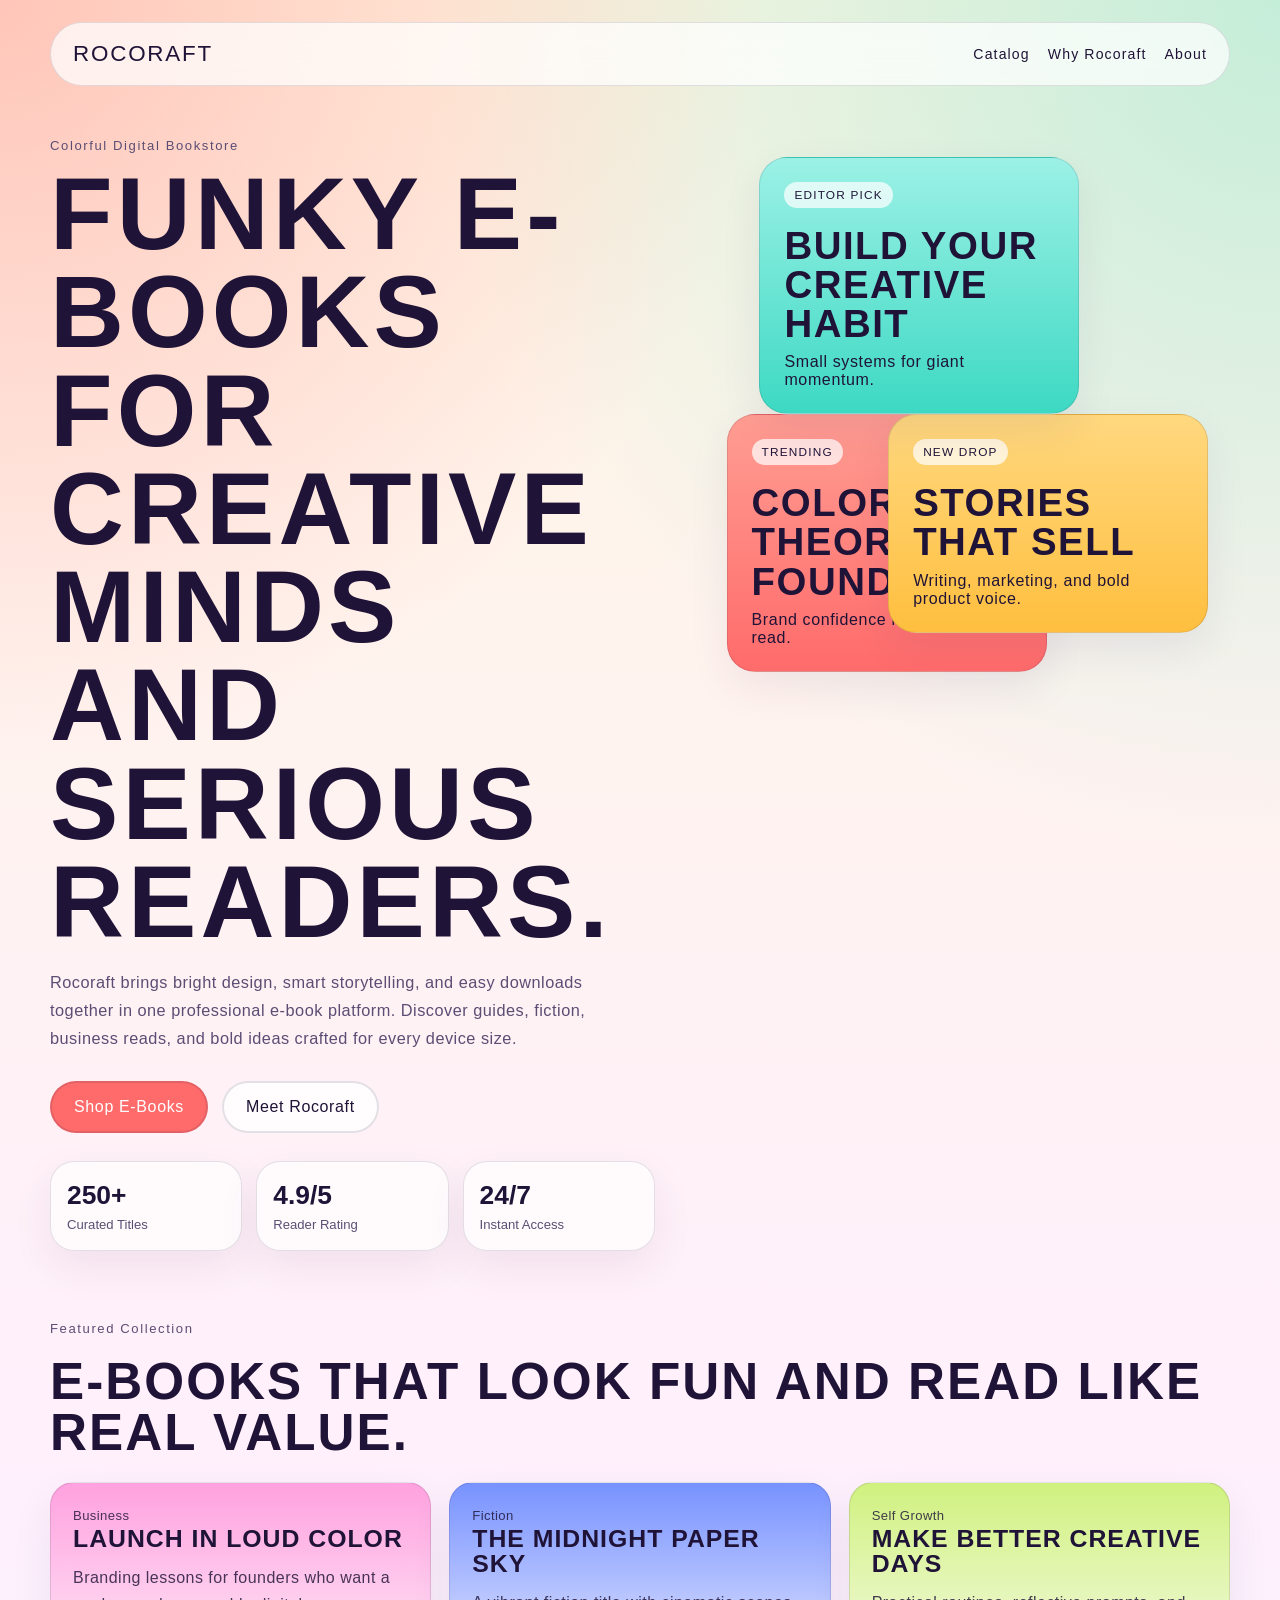
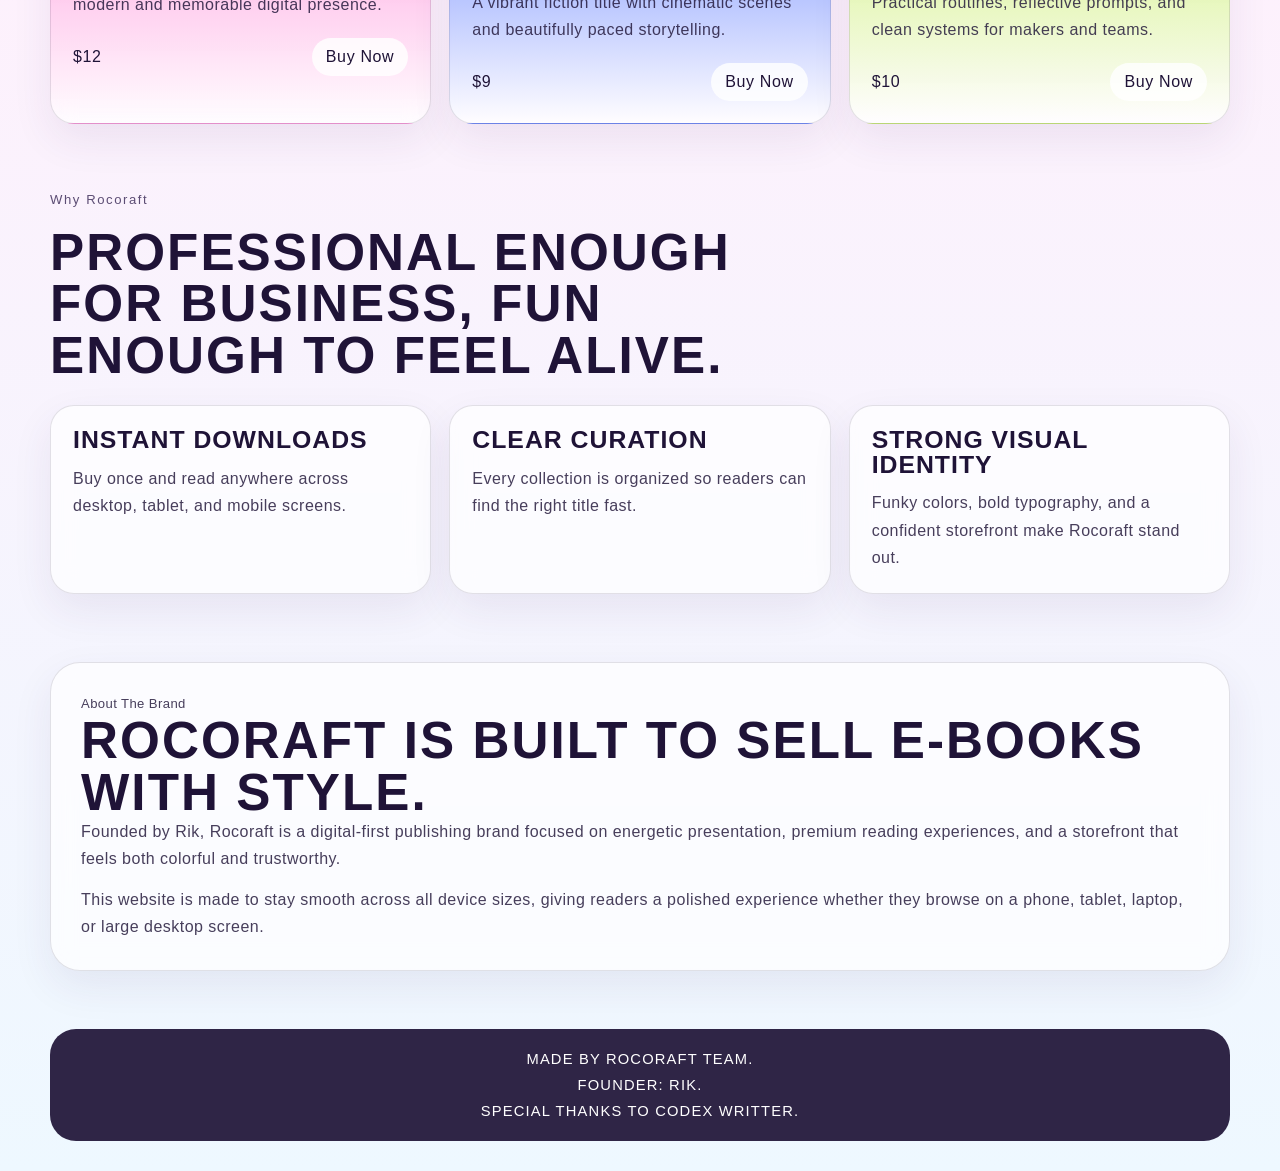
==== index.html @ 3955ba0a "Add files via upload" ====
<!doctype html>
<html lang="en">
  <head>
    <meta charset="UTF-8" />
    <meta name="viewport" content="width=device-width, initial-scale=1.0" />
    <title>Rocoraft | E-Books for Big Ideas</title>
    <link rel="stylesheet" href="/styles.css" />
  </head>
  <body>
    <header class="site-header">
      <div class="brand-row">
        <a class="brand-mark" href="#top">ROCORAFT</a>
        <nav class="nav-links" aria-label="Primary navigation">
          <a href="#catalog">Catalog</a>
          <a href="#benefits">Why Rocoraft</a>
          <a href="#about">About</a>
        </nav>
      </div>
    </header>

    <main id="top">
      <section class="hero">
        <div class="hero-copy">
          <p class="section-tag">Colorful Digital Bookstore</p>
          <h1>FUNKY E-BOOKS FOR CREATIVE MINDS AND SERIOUS READERS.</h1>
          <p class="hero-text">
            Rocoraft brings bright design, smart storytelling, and easy downloads together in one
            professional e-book platform. Discover guides, fiction, business reads, and bold ideas
            crafted for every device size.
          </p>
          <div class="hero-actions">
            <a class="button button-primary" href="#catalog">Shop E-Books</a>
            <a class="button button-secondary" href="#about">Meet Rocoraft</a>
          </div>
          <ul class="hero-stats" aria-label="Store highlights">
            <li>
              <strong>250+</strong>
              <span>Curated Titles</span>
            </li>
            <li>
              <strong>4.9/5</strong>
              <span>Reader Rating</span>
            </li>
            <li>
              <strong>24/7</strong>
              <span>Instant Access</span>
            </li>
          </ul>
        </div>

        <div class="hero-visual" aria-hidden="true">
          <div class="book-stack">
            <article class="book-card coral">
              <span class="book-type">TRENDING</span>
              <h2>COLOR THEORY FOR FOUNDERS</h2>
              <p>Brand confidence in one powerful read.</p>
            </article>
            <article class="book-card gold">
              <span class="book-type">NEW DROP</span>
              <h2>STORIES THAT SELL</h2>
              <p>Writing, marketing, and bold product voice.</p>
            </article>
            <article class="book-card teal">
              <span class="book-type">EDITOR PICK</span>
              <h2>BUILD YOUR CREATIVE HABIT</h2>
              <p>Small systems for giant momentum.</p>
            </article>
          </div>
        </div>
      </section>

      <section class="catalog-section" id="catalog">
        <div class="section-heading">
          <p class="section-tag">Featured Collection</p>
          <h2>E-BOOKS THAT LOOK FUN AND READ LIKE REAL VALUE.</h2>
        </div>

        <div class="catalog-grid">
          <article class="catalog-card pink">
            <p class="card-label">Business</p>
            <h3>LAUNCH IN LOUD COLOR</h3>
            <p>Branding lessons for founders who want a modern and memorable digital presence.</p>
            <div class="card-meta">
              <span>$12</span>
              <a href="#footer">Buy Now</a>
            </div>
          </article>

          <article class="catalog-card blue">
            <p class="card-label">Fiction</p>
            <h3>THE MIDNIGHT PAPER SKY</h3>
            <p>A vibrant fiction title with cinematic scenes and beautifully paced storytelling.</p>
            <div class="card-meta">
              <span>$9</span>
              <a href="#footer">Buy Now</a>
            </div>
          </article>

          <article class="catalog-card lime">
            <p class="card-label">Self Growth</p>
            <h3>MAKE BETTER CREATIVE DAYS</h3>
            <p>Practical routines, reflective prompts, and clean systems for makers and teams.</p>
            <div class="card-meta">
              <span>$10</span>
              <a href="#footer">Buy Now</a>
            </div>
          </article>
        </div>
      </section>

      <section class="benefits-section" id="benefits">
        <div class="section-heading narrow">
          <p class="section-tag">Why Rocoraft</p>
          <h2>PROFESSIONAL ENOUGH FOR BUSINESS, FUN ENOUGH TO FEEL ALIVE.</h2>
        </div>

        <div class="benefits-grid">
          <article class="benefit-card">
            <h3>INSTANT DOWNLOADS</h3>
            <p>Buy once and read anywhere across desktop, tablet, and mobile screens.</p>
          </article>
          <article class="benefit-card">
            <h3>CLEAR CURATION</h3>
            <p>Every collection is organized so readers can find the right title fast.</p>
          </article>
          <article class="benefit-card">
            <h3>STRONG VISUAL IDENTITY</h3>
            <p>Funky colors, bold typography, and a confident storefront make Rocoraft stand out.</p>
          </article>
        </div>
      </section>

      <section class="about-section" id="about">
        <div class="about-panel">
          <p class="section-tag">About The Brand</p>
          <h2>ROCORAFT IS BUILT TO SELL E-BOOKS WITH STYLE.</h2>
          <p>
            Founded by Rik, Rocoraft is a digital-first publishing brand focused on energetic
            presentation, premium reading experiences, and a storefront that feels both colorful
            and trustworthy.
          </p>
          <p>
            This website is made to stay smooth across all device sizes, giving readers a polished
            experience whether they browse on a phone, tablet, laptop, or large desktop screen.
          </p>
        </div>
      </section>
    </main>

    <footer class="site-footer" id="footer">
      <p>MADE BY ROCORAFT TEAM.</p>
      <p>FOUNDER: RIK.</p>
      <p>SPECIAL THANKS TO CODEX WRITTER.</p>
    </footer>
  </body>
</html>
---- styles.css ----
@font-face {
  font-family: "Norwester";
  src: url("/assets/norwester.otf") format("opentype");
  font-display: swap;
}

:root {
  color-scheme: light;
  --font-display: "Norwester", "Trebuchet MS", sans-serif;
  --bg: #fff5df;
  --text: #1f1337;
  --muted: #5c4d74;
  --panel: rgba(255, 255, 255, 0.7);
  --panel-border: rgba(31, 19, 55, 0.12);
  --accent-coral: #ff6b6b;
  --accent-gold: #ffbf3f;
  --accent-teal: #3dd9c3;
  --accent-blue: #5a7dff;
  --accent-lime: #c8f169;
  --accent-pink: #ff8fd8;
}

* {
  box-sizing: border-box;
}

html {
  scroll-behavior: smooth;
}

body {
  margin: 0;
  min-height: 100vh;
  font-family: var(--font-display);
  color: var(--text);
  background:
    radial-gradient(circle at top left, rgba(255, 107, 107, 0.35), transparent 25%),
    radial-gradient(circle at top right, rgba(61, 217, 195, 0.3), transparent 28%),
    linear-gradient(180deg, #fff6e2 0%, #fff0fc 52%, #eef8ff 100%);
}

a {
  color: inherit;
  text-decoration: none;
}

main,
.site-header,
.site-footer {
  position: relative;
  z-index: 1;
}

.site-header {
  padding: 22px 24px 0;
}

.brand-row {
  width: min(1180px, 100%);
  margin: 0 auto;
  display: flex;
  justify-content: space-between;
  align-items: center;
  gap: 16px;
  padding: 18px 22px;
  border: 1px solid var(--panel-border);
  border-radius: 999px;
  background: rgba(255, 255, 255, 0.72);
  backdrop-filter: blur(14px);
}

.brand-mark {
  font-size: 1.4rem;
  letter-spacing: 0.08em;
}

.nav-links {
  display: flex;
  flex-wrap: wrap;
  gap: 18px;
  font-size: 0.88rem;
  letter-spacing: 0.08em;
}

.hero,
.catalog-section,
.benefits-section,
.about-section {
  width: min(1180px, calc(100% - 32px));
  margin: 0 auto;
}

.hero {
  display: grid;
  grid-template-columns: 1.05fr 0.95fr;
  gap: 28px;
  align-items: center;
  padding: 52px 0 36px;
}

.section-tag {
  margin: 0 0 12px;
  color: var(--muted);
  letter-spacing: 0.12em;
  font-size: 0.82rem;
}

h1,
h2,
h3,
.button,
.card-meta span,
.card-meta a {
  letter-spacing: 0.04em;
}

h1 {
  margin: 0;
  max-width: 10ch;
  font-size: clamp(3rem, 8vw, 6.4rem);
  line-height: 0.96;
}

.hero-text {
  max-width: 62ch;
  margin: 18px 0 0;
  color: var(--muted);
  font-size: 1.02rem;
  line-height: 1.7;
  letter-spacing: 0.03em;
}

.hero-actions {
  display: flex;
  flex-wrap: wrap;
  gap: 14px;
  margin-top: 28px;
}

.button {
  display: inline-flex;
  align-items: center;
  justify-content: center;
  min-height: 52px;
  padding: 0 22px;
  border-radius: 999px;
  border: 2px solid rgba(31, 19, 55, 0.12);
}

.button-primary {
  background: var(--accent-coral);
  color: white;
}

.button-secondary {
  background: rgba(255, 255, 255, 0.8);
}

.hero-stats {
  list-style: none;
  padding: 0;
  margin: 28px 0 0;
  display: grid;
  grid-template-columns: repeat(3, minmax(0, 1fr));
  gap: 14px;
}

.hero-stats li,
.catalog-card,
.benefit-card,
.about-panel,
.book-card {
  border: 1px solid var(--panel-border);
  background: var(--panel);
  backdrop-filter: blur(12px);
  box-shadow: 0 16px 40px rgba(62, 38, 105, 0.08);
}

.hero-stats li {
  padding: 18px 16px;
  border-radius: 24px;
}

.hero-stats strong {
  display: block;
  font-size: 1.65rem;
}

.hero-stats span {
  display: block;
  margin-top: 6px;
  color: var(--muted);
  font-size: 0.82rem;
}

.hero-visual {
  position: relative;
  min-height: 560px;
}

.book-stack {
  position: relative;
  height: 100%;
}

.book-card {
  position: absolute;
  width: min(100%, 320px);
  padding: 24px;
  border-radius: 28px;
}

.book-card h2 {
  margin: 18px 0 10px;
  font-size: clamp(1.7rem, 3vw, 2.4rem);
  line-height: 1.02;
}

.book-card p,
.book-type {
  margin: 0;
  letter-spacing: 0.04em;
}

.book-type {
  display: inline-block;
  padding: 6px 10px;
  border-radius: 999px;
  background: rgba(255, 255, 255, 0.72);
  font-size: 0.74rem;
  letter-spacing: 0.1em;
}

.book-card.coral {
  top: 8%;
  left: 8%;
  background: linear-gradient(180deg, #ff9d92 0%, #ff6b6b 100%);
}

.book-card.gold {
  top: 34%;
  right: 4%;
  background: linear-gradient(180deg, #ffd87f 0%, #ffbf3f 100%);
}

.book-card.teal {
  bottom: 3%;
  left: 14%;
  background: linear-gradient(180deg, #9cf1e6 0%, #3dd9c3 100%);
}

.catalog-section,
.benefits-section,
.about-section {
  padding: 34px 0;
}

.section-heading {
  display: grid;
  gap: 8px;
  margin-bottom: 24px;
}

.section-heading.narrow {
  max-width: 760px;
}

.section-heading h2,
.about-panel h2 {
  margin: 0;
  font-size: clamp(2rem, 4vw, 3.8rem);
  line-height: 1;
}

.catalog-grid,
.benefits-grid {
  display: grid;
  gap: 18px;
}

.catalog-grid {
  grid-template-columns: repeat(3, minmax(0, 1fr));
}

.benefits-grid {
  grid-template-columns: repeat(3, minmax(0, 1fr));
}

.catalog-card,
.benefit-card {
  padding: 22px;
  border-radius: 24px;
}

.catalog-card.pink {
  background: linear-gradient(180deg, rgba(255, 143, 216, 0.82), rgba(255, 255, 255, 0.8));
}

.catalog-card.blue {
  background: linear-gradient(180deg, rgba(90, 125, 255, 0.82), rgba(255, 255, 255, 0.82));
}

.catalog-card.lime {
  background: linear-gradient(180deg, rgba(200, 241, 105, 0.85), rgba(255, 255, 255, 0.84));
}

.card-label {
  margin: 0 0 14px;
  color: rgba(31, 19, 55, 0.72);
  font-size: 0.82rem;
  letter-spacing: 0.1em;
}

.catalog-card h3,
.benefit-card h3 {
  margin: 0 0 12px;
  font-size: 1.55rem;
  line-height: 1;
}

.catalog-card p,
.benefit-card p,
.about-panel p {
  margin: 0;
  color: rgba(31, 19, 55, 0.82);
  line-height: 1.7;
  letter-spacing: 0.03em;
}

.card-meta {
  display: flex;
  justify-content: space-between;
  align-items: center;
  gap: 12px;
  margin-top: 20px;
}

.card-meta a {
  padding: 10px 14px;
  border-radius: 999px;
  background: rgba(255, 255, 255, 0.82);
}

.about-panel {
  padding: 30px;
  border-radius: 30px;
}

.about-panel p + p {
  margin-top: 14px;
}

.site-footer {
  width: min(1180px, calc(100% - 32px));
  margin: 24px auto 30px;
  padding: 22px;
  border-radius: 26px;
  background: rgba(31, 19, 55, 0.92);
  color: white;
  text-align: center;
}

.site-footer p {
  margin: 0;
  font-size: 0.92rem;
  letter-spacing: 0.08em;
}

.site-footer p + p {
  margin-top: 10px;
}

@media (max-width: 980px) {
  .hero {
    grid-template-columns: 1fr;
  }

  .hero-visual {
    min-height: 480px;
  }

  .catalog-grid,
  .benefits-grid {
    grid-template-columns: 1fr 1fr;
  }
}

@media (max-width: 720px) {
  .site-header {
    padding: 18px 16px 0;
  }

  .brand-row {
    border-radius: 28px;
    padding: 18px;
    flex-direction: column;
    align-items: flex-start;
  }

  .hero,
  .catalog-section,
  .benefits-section,
  .about-section,
  .site-footer {
    width: min(100% - 24px, 1180px);
  }

  .hero {
    padding-top: 30px;
  }

  h1 {
    max-width: none;
  }

  .hero-stats,
  .catalog-grid,
  .benefits-grid {
    grid-template-columns: 1fr;
  }

  .hero-visual {
    min-height: auto;
  }

  .book-stack {
    display: grid;
    gap: 16px;
  }

  .book-card {
    position: static;
    width: 100%;
  }

  .about-panel,
  .site-footer {
    padding: 24px 18px;
  }
}
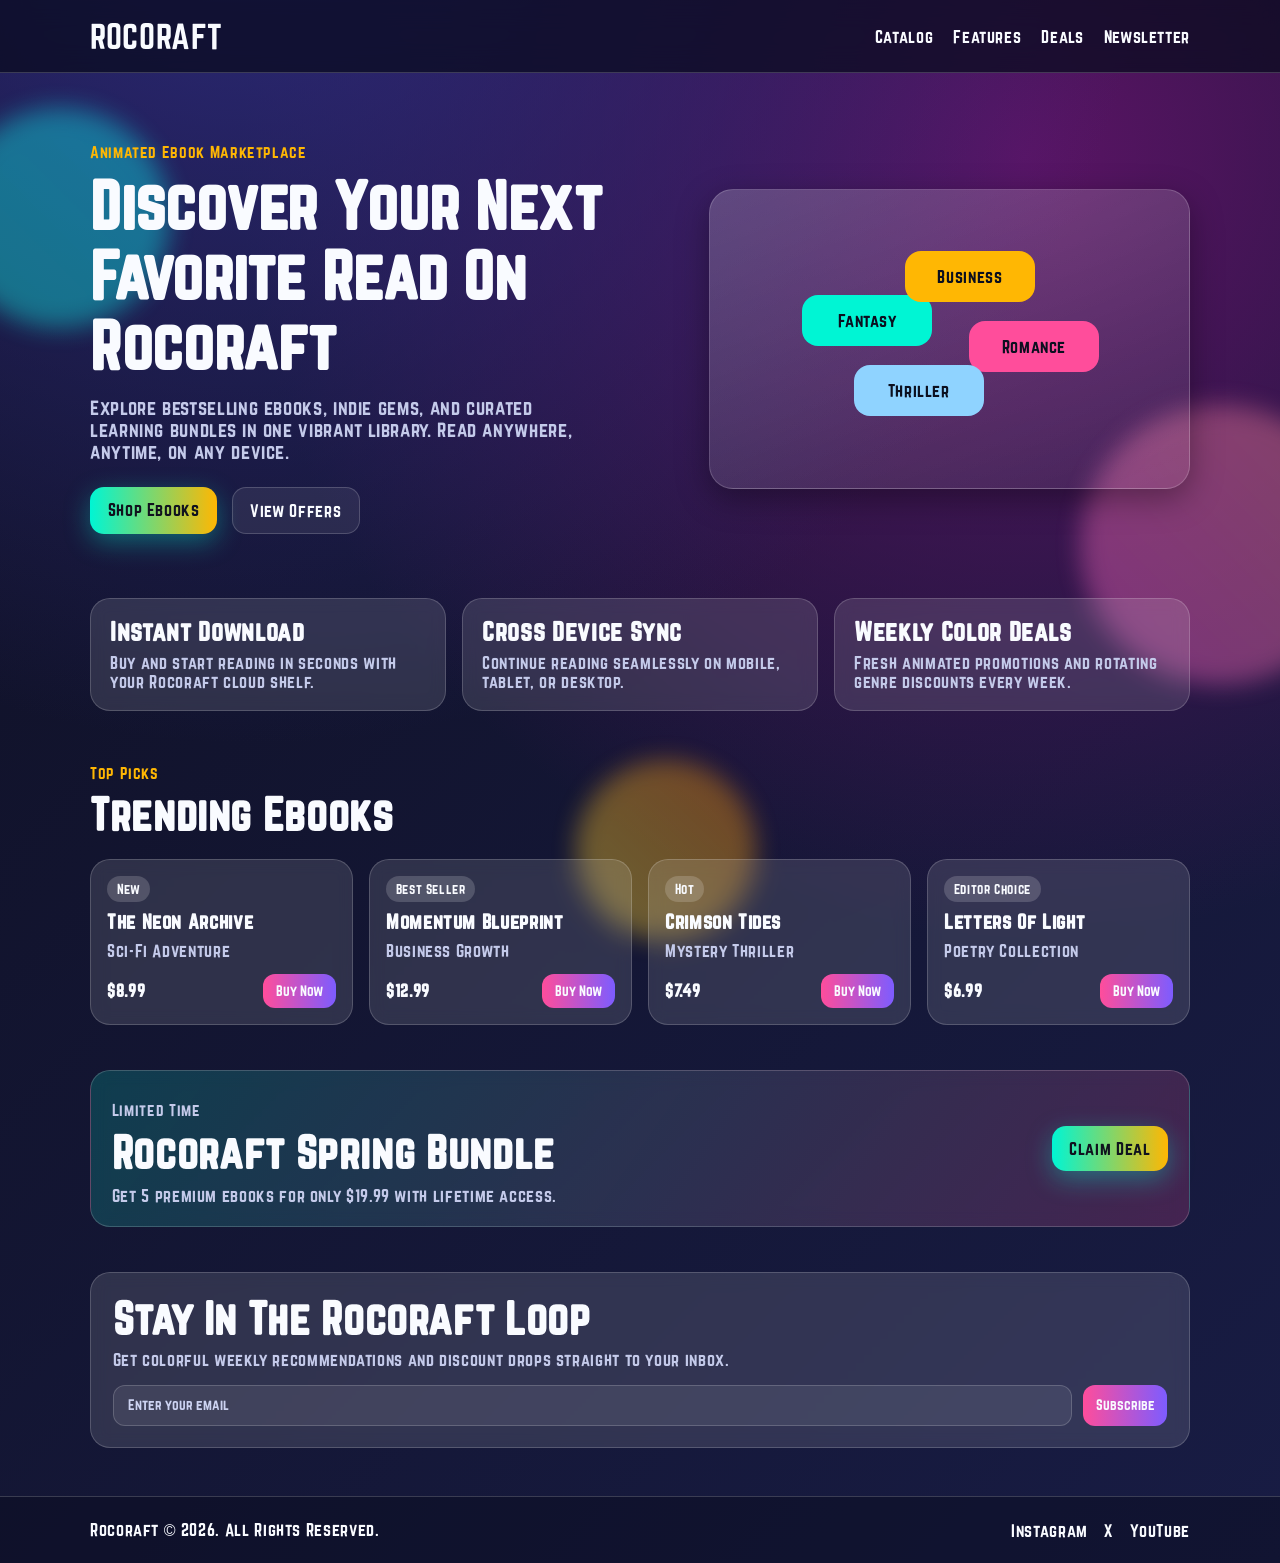
==== commit 4b2df16c: "Add files via upload" ====
--- a/index.html
+++ b/index.html
@@ -1,156 +1,144 @@
-<!doctype html>
+<!DOCTYPE html>
 <html lang="en">
-  <head>
-    <meta charset="UTF-8" />
-    <meta name="viewport" content="width=device-width, initial-scale=1.0" />
-    <title>Rocoraft | E-Books for Big Ideas</title>
-    <link rel="stylesheet" href="/styles.css" />
-  </head>
-  <body>
-    <header class="site-header">
-      <div class="brand-row">
-        <a class="brand-mark" href="#top">ROCORAFT</a>
-        <nav class="nav-links" aria-label="Primary navigation">
-          <a href="#catalog">Catalog</a>
-          <a href="#benefits">Why Rocoraft</a>
-          <a href="#about">About</a>
-        </nav>
+<head>
+  <meta charset="UTF-8" />
+  <meta name="viewport" content="width=device-width, initial-scale=1.0" />
+  <meta name="description" content="Rocoraft - Colorful animated ebook store for every reader." />
+  <title>Rocoraft | Animated Ebook Store</title>
+  <link rel="stylesheet" href="styles.css" />
+</head>
+<body>
+  <div class="bg-orb orb-a"></div>
+  <div class="bg-orb orb-b"></div>
+  <div class="bg-orb orb-c"></div>
+
+  <header class="site-header">
+    <div class="container nav-wrap">
+      <a href="#" class="brand">Rocoraft</a>
+      <button class="menu-btn" aria-label="Toggle menu">☰</button>
+      <nav class="nav-links">
+        <a href="#catalog">Catalog</a>
+        <a href="#features">Features</a>
+        <a href="#deals">Deals</a>
+        <a href="#newsletter">Newsletter</a>
+      </nav>
+    </div>
+  </header>
+
+  <main>
+    <section class="hero container reveal">
+      <div class="hero-copy">
+        <p class="eyebrow">Animated Ebook Marketplace</p>
+        <h1>Discover Your Next Favorite Read On Rocoraft</h1>
+        <p class="lead">
+          Explore bestselling ebooks, indie gems, and curated learning bundles in one vibrant library.
+          Read anywhere, anytime, on any device.
+        </p>
+        <div class="hero-actions">
+          <a href="#catalog" class="btn btn-primary">Shop Ebooks</a>
+          <a href="#deals" class="btn btn-secondary">View Offers</a>
+        </div>
       </div>
-    </header>
+      <div class="hero-card" aria-hidden="true">
+        <div class="book-stack">
+          <span class="book b1">Fantasy</span>
+          <span class="book b2">Business</span>
+          <span class="book b3">Romance</span>
+          <span class="book b4">Thriller</span>
+        </div>
+      </div>
+    </section>
 
-    <main id="top">
-      <section class="hero">
-        <div class="hero-copy">
-          <p class="section-tag">Colorful Digital Bookstore</p>
-          <h1>FUNKY E-BOOKS FOR CREATIVE MINDS AND SERIOUS READERS.</h1>
-          <p class="hero-text">
-            Rocoraft brings bright design, smart storytelling, and easy downloads together in one
-            professional e-book platform. Discover guides, fiction, business reads, and bold ideas
-            crafted for every device size.
-          </p>
-          <div class="hero-actions">
-            <a class="button button-primary" href="#catalog">Shop E-Books</a>
-            <a class="button button-secondary" href="#about">Meet Rocoraft</a>
+    <section id="features" class="features container reveal">
+      <article class="feature">
+        <h2>Instant Download</h2>
+        <p>Buy and start reading in seconds with your Rocoraft cloud shelf.</p>
+      </article>
+      <article class="feature">
+        <h2>Cross Device Sync</h2>
+        <p>Continue reading seamlessly on mobile, tablet, or desktop.</p>
+      </article>
+      <article class="feature">
+        <h2>Weekly Color Deals</h2>
+        <p>Fresh animated promotions and rotating genre discounts every week.</p>
+      </article>
+    </section>
+
+    <section id="catalog" class="catalog container reveal">
+      <div class="section-head">
+        <p class="eyebrow">Top Picks</p>
+        <h2>Trending Ebooks</h2>
+      </div>
+      <div class="book-grid">
+        <article class="book-card">
+          <span class="tag">New</span>
+          <h3>The Neon Archive</h3>
+          <p>Sci-Fi Adventure</p>
+          <div class="price-row">
+            <strong>$8.99</strong>
+            <button>Buy Now</button>
           </div>
-          <ul class="hero-stats" aria-label="Store highlights">
-            <li>
-              <strong>250+</strong>
-              <span>Curated Titles</span>
-            </li>
-            <li>
-              <strong>4.9/5</strong>
-              <span>Reader Rating</span>
-            </li>
-            <li>
-              <strong>24/7</strong>
-              <span>Instant Access</span>
-            </li>
-          </ul>
-        </div>
+        </article>
+        <article class="book-card">
+          <span class="tag">Best Seller</span>
+          <h3>Momentum Blueprint</h3>
+          <p>Business Growth</p>
+          <div class="price-row">
+            <strong>$12.99</strong>
+            <button>Buy Now</button>
+          </div>
+        </article>
+        <article class="book-card">
+          <span class="tag">Hot</span>
+          <h3>Crimson Tides</h3>
+          <p>Mystery Thriller</p>
+          <div class="price-row">
+            <strong>$7.49</strong>
+            <button>Buy Now</button>
+          </div>
+        </article>
+        <article class="book-card">
+          <span class="tag">Editor Choice</span>
+          <h3>Letters Of Light</h3>
+          <p>Poetry Collection</p>
+          <div class="price-row">
+            <strong>$6.99</strong>
+            <button>Buy Now</button>
+          </div>
+        </article>
+      </div>
+    </section>
 
-        <div class="hero-visual" aria-hidden="true">
-          <div class="book-stack">
-            <article class="book-card coral">
-              <span class="book-type">TRENDING</span>
-              <h2>COLOR THEORY FOR FOUNDERS</h2>
-              <p>Brand confidence in one powerful read.</p>
-            </article>
-            <article class="book-card gold">
-              <span class="book-type">NEW DROP</span>
-              <h2>STORIES THAT SELL</h2>
-              <p>Writing, marketing, and bold product voice.</p>
-            </article>
-            <article class="book-card teal">
-              <span class="book-type">EDITOR PICK</span>
-              <h2>BUILD YOUR CREATIVE HABIT</h2>
-              <p>Small systems for giant momentum.</p>
-            </article>
-          </div>
-        </div>
-      </section>
+    <section id="deals" class="deals container reveal">
+      <div class="deal-text">
+        <p class="eyebrow">Limited Time</p>
+        <h2>Rocoraft Spring Bundle</h2>
+        <p>Get 5 premium ebooks for only $19.99 with lifetime access.</p>
+      </div>
+      <a href="#" class="btn btn-primary">Claim Deal</a>
+    </section>
 
-      <section class="catalog-section" id="catalog">
-        <div class="section-heading">
-          <p class="section-tag">Featured Collection</p>
-          <h2>E-BOOKS THAT LOOK FUN AND READ LIKE REAL VALUE.</h2>
-        </div>
+    <section id="newsletter" class="newsletter container reveal">
+      <h2>Stay In The Rocoraft Loop</h2>
+      <p>Get colorful weekly recommendations and discount drops straight to your inbox.</p>
+      <form class="newsletter-form" action="#" method="post">
+        <input type="email" placeholder="Enter your email" required />
+        <button type="submit">Subscribe</button>
+      </form>
+    </section>
+  </main>
 
-        <div class="catalog-grid">
-          <article class="catalog-card pink">
-            <p class="card-label">Business</p>
-            <h3>LAUNCH IN LOUD COLOR</h3>
-            <p>Branding lessons for founders who want a modern and memorable digital presence.</p>
-            <div class="card-meta">
-              <span>$12</span>
-              <a href="#footer">Buy Now</a>
-            </div>
-          </article>
+  <footer class="site-footer">
+    <div class="container footer-wrap">
+      <p>Rocoraft © 2026. All Rights Reserved.</p>
+      <div class="social-links">
+        <a href="#">Instagram</a>
+        <a href="#">X</a>
+        <a href="#">YouTube</a>
+      </div>
+    </div>
+  </footer>
 
-          <article class="catalog-card blue">
-            <p class="card-label">Fiction</p>
-            <h3>THE MIDNIGHT PAPER SKY</h3>
-            <p>A vibrant fiction title with cinematic scenes and beautifully paced storytelling.</p>
-            <div class="card-meta">
-              <span>$9</span>
-              <a href="#footer">Buy Now</a>
-            </div>
-          </article>
-
-          <article class="catalog-card lime">
-            <p class="card-label">Self Growth</p>
-            <h3>MAKE BETTER CREATIVE DAYS</h3>
-            <p>Practical routines, reflective prompts, and clean systems for makers and teams.</p>
-            <div class="card-meta">
-              <span>$10</span>
-              <a href="#footer">Buy Now</a>
-            </div>
-          </article>
-        </div>
-      </section>
-
-      <section class="benefits-section" id="benefits">
-        <div class="section-heading narrow">
-          <p class="section-tag">Why Rocoraft</p>
-          <h2>PROFESSIONAL ENOUGH FOR BUSINESS, FUN ENOUGH TO FEEL ALIVE.</h2>
-        </div>
-
-        <div class="benefits-grid">
-          <article class="benefit-card">
-            <h3>INSTANT DOWNLOADS</h3>
-            <p>Buy once and read anywhere across desktop, tablet, and mobile screens.</p>
-          </article>
-          <article class="benefit-card">
-            <h3>CLEAR CURATION</h3>
-            <p>Every collection is organized so readers can find the right title fast.</p>
-          </article>
-          <article class="benefit-card">
-            <h3>STRONG VISUAL IDENTITY</h3>
-            <p>Funky colors, bold typography, and a confident storefront make Rocoraft stand out.</p>
-          </article>
-        </div>
-      </section>
-
-      <section class="about-section" id="about">
-        <div class="about-panel">
-          <p class="section-tag">About The Brand</p>
-          <h2>ROCORAFT IS BUILT TO SELL E-BOOKS WITH STYLE.</h2>
-          <p>
-            Founded by Rik, Rocoraft is a digital-first publishing brand focused on energetic
-            presentation, premium reading experiences, and a storefront that feels both colorful
-            and trustworthy.
-          </p>
-          <p>
-            This website is made to stay smooth across all device sizes, giving readers a polished
-            experience whether they browse on a phone, tablet, laptop, or large desktop screen.
-          </p>
-        </div>
-      </section>
-    </main>
-
-    <footer class="site-footer" id="footer">
-      <p>MADE BY ROCORAFT TEAM.</p>
-      <p>FOUNDER: RIK.</p>
-      <p>SPECIAL THANKS TO CODEX WRITTER.</p>
-    </footer>
-  </body>
+  <script src="script.js"></script>
+</body>
 </html>
--- a/styles.css
+++ b/styles.css
@@ -1,373 +1,454 @@
 @font-face {
   font-family: "Norwester";
-  src: url("/assets/norwester.otf") format("opentype");
-  font-display: swap;
+  src: url("./norwester.otf") format("opentype");
+  font-weight: 400;
+  font-style: normal;
 }
 
 :root {
-  color-scheme: light;
-  --font-display: "Norwester", "Trebuchet MS", sans-serif;
-  --bg: #fff5df;
-  --text: #1f1337;
-  --muted: #5c4d74;
-  --panel: rgba(255, 255, 255, 0.7);
-  --panel-border: rgba(31, 19, 55, 0.12);
-  --accent-coral: #ff6b6b;
-  --accent-gold: #ffbf3f;
-  --accent-teal: #3dd9c3;
-  --accent-blue: #5a7dff;
-  --accent-lime: #c8f169;
-  --accent-pink: #ff8fd8;
+  --bg-1: #0f1024;
+  --bg-2: #181c44;
+  --text: #f9fbff;
+  --muted: #c4caea;
+  --card: rgba(255, 255, 255, 0.12);
+  --stroke: rgba(255, 255, 255, 0.18);
+  --accent-a: #00f5d4;
+  --accent-b: #ffb703;
+  --accent-c: #ff4d9b;
+  --accent-d: #7d5cff;
 }
 
 * {
   box-sizing: border-box;
-}
-
-html {
-  scroll-behavior: smooth;
-}
-
+  margin: 0;
+  padding: 0;
+}
+
+html,
 body {
-  margin: 0;
+  width: 100%;
+  overflow-x: hidden;
+}
+
+body {
+  font-family: "Norwester", "Segoe UI", Tahoma, sans-serif;
+  color: var(--text);
+  background:
+    radial-gradient(circle at 20% -10%, #2f2b7f 0%, transparent 45%),
+    radial-gradient(circle at 80% 10%, #5a1465 0%, transparent 45%),
+    linear-gradient(135deg, var(--bg-1), var(--bg-2));
   min-height: 100vh;
-  font-family: var(--font-display);
-  color: var(--text);
-  background:
-    radial-gradient(circle at top left, rgba(255, 107, 107, 0.35), transparent 25%),
-    radial-gradient(circle at top right, rgba(61, 217, 195, 0.3), transparent 28%),
-    linear-gradient(180deg, #fff6e2 0%, #fff0fc 52%, #eef8ff 100%);
-}
-
-a {
-  color: inherit;
+  letter-spacing: 0.04em;
+  position: relative;
+}
+
+.container {
+  width: min(1100px, 92%);
+  margin-inline: auto;
+}
+
+.bg-orb {
+  position: fixed;
+  border-radius: 50%;
+  filter: blur(12px);
+  opacity: 0.38;
+  z-index: -1;
+  animation: floatOrb 12s ease-in-out infinite;
+}
+
+.orb-a {
+  width: 220px;
+  height: 220px;
+  top: 12%;
+  left: -50px;
+  background: linear-gradient(45deg, #11ffee, #08f7fe);
+}
+
+.orb-b {
+  width: 280px;
+  height: 280px;
+  right: -80px;
+  top: 45%;
+  background: linear-gradient(45deg, #ff61d2, #fe9090);
+  animation-delay: -4s;
+}
+
+.orb-c {
+  width: 180px;
+  height: 180px;
+  left: 45%;
+  bottom: -40px;
+  background: linear-gradient(45deg, #ffe53b, #ff8a00);
+  animation-delay: -7s;
+}
+
+.site-header {
+  position: sticky;
+  top: 0;
+  z-index: 20;
+  background: rgba(10, 12, 32, 0.74);
+  backdrop-filter: blur(14px);
+  border-bottom: 1px solid var(--stroke);
+}
+
+.nav-wrap {
+  display: flex;
+  align-items: center;
+  justify-content: space-between;
+  min-height: 72px;
+  gap: 1rem;
+}
+
+.brand {
+  color: var(--text);
   text-decoration: none;
-}
-
-main,
-.site-header,
-.site-footer {
+  font-size: clamp(1.5rem, 3.2vw, 2rem);
+  text-transform: uppercase;
+}
+
+.nav-links {
+  display: flex;
+  gap: 1.25rem;
+}
+
+.nav-links a {
+  color: var(--text);
+  text-decoration: none;
   position: relative;
-  z-index: 1;
-}
-
-.site-header {
-  padding: 22px 24px 0;
-}
-
-.brand-row {
-  width: min(1180px, 100%);
-  margin: 0 auto;
+}
+
+.nav-links a::after {
+  content: "";
+  position: absolute;
+  inset: auto 0 -4px;
+  height: 2px;
+  transform: scaleX(0);
+  transform-origin: left;
+  background: linear-gradient(90deg, var(--accent-a), var(--accent-c));
+  transition: transform 0.28s ease;
+}
+
+.nav-links a:hover::after {
+  transform: scaleX(1);
+}
+
+.menu-btn {
+  display: none;
+  border: 1px solid var(--stroke);
+  background: rgba(255, 255, 255, 0.08);
+  color: var(--text);
+  border-radius: 10px;
+  width: 44px;
+  height: 40px;
+  font-size: 1.2rem;
+}
+
+.hero {
+  padding: 4.4rem 0 3rem;
+  display: grid;
+  grid-template-columns: 1.1fr 0.9fr;
+  gap: 2rem;
+  align-items: center;
+}
+
+.eyebrow {
+  color: var(--accent-b);
+  font-size: 0.95rem;
+  margin-bottom: 0.6rem;
+}
+
+h1,
+h2,
+h3 {
+  line-height: 1.15;
+}
+
+.hero h1 {
+  font-size: clamp(2rem, 5vw, 3.8rem);
+  margin-bottom: 1rem;
+}
+
+.lead {
+  color: var(--muted);
+  font-size: clamp(0.95rem, 2vw, 1.15rem);
+  max-width: 54ch;
+}
+
+.hero-actions {
+  margin-top: 1.5rem;
+  display: flex;
+  gap: 0.9rem;
+  flex-wrap: wrap;
+}
+
+.btn {
+  text-decoration: none;
+  color: #10121e;
+  border-radius: 14px;
+  padding: 0.82rem 1.1rem;
+  border: none;
+  cursor: pointer;
+  font-family: inherit;
+  transition: transform 0.25s ease, box-shadow 0.25s ease;
+}
+
+.btn:hover,
+.book-card button:hover,
+.newsletter-form button:hover {
+  transform: translateY(-2px) scale(1.02);
+}
+
+.btn-primary {
+  background: linear-gradient(90deg, var(--accent-a), var(--accent-b));
+  box-shadow: 0 8px 26px rgba(0, 245, 212, 0.35);
+}
+
+.btn-secondary {
+  color: var(--text);
+  border: 1px solid var(--stroke);
+  background: rgba(255, 255, 255, 0.08);
+}
+
+.hero-card {
+  border: 1px solid var(--stroke);
+  border-radius: 24px;
+  background: linear-gradient(160deg, rgba(255, 255, 255, 0.2), rgba(255, 255, 255, 0.06));
+  min-height: 300px;
+  padding: 1rem;
+  display: grid;
+  place-items: center;
+  box-shadow: 0 10px 32px rgba(0, 0, 0, 0.35);
+}
+
+.book-stack {
+  position: relative;
+  width: min(320px, 90%);
+  height: 220px;
+}
+
+.book {
+  position: absolute;
+  border-radius: 16px;
+  padding: 1rem;
+  min-width: 130px;
+  text-align: center;
+  color: #0b0f1f;
+  animation: sway 4.3s ease-in-out infinite;
+}
+
+.b1 {
+  left: 4%;
+  top: 30%;
+  background: #00f5d4;
+}
+
+.b2 {
+  left: 36%;
+  top: 10%;
+  background: #ffb703;
+  animation-delay: -0.8s;
+}
+
+.b3 {
+  left: 56%;
+  top: 42%;
+  background: #ff4d9b;
+  animation-delay: -1.6s;
+}
+
+.b4 {
+  left: 20%;
+  top: 62%;
+  background: #8fd3ff;
+  animation-delay: -2.2s;
+}
+
+.features {
+  padding: 1rem 0 2.8rem;
+  display: grid;
+  grid-template-columns: repeat(3, 1fr);
+  gap: 1rem;
+}
+
+.feature,
+.book-card,
+.deals,
+.newsletter {
+  border: 1px solid var(--stroke);
+  background: var(--card);
+  border-radius: 20px;
+  backdrop-filter: blur(8px);
+}
+
+.feature {
+  padding: 1.2rem;
+}
+
+.feature p {
+  color: var(--muted);
+  margin-top: 0.45rem;
+}
+
+.catalog {
+  padding: 0.5rem 0 2.8rem;
+}
+
+.section-head h2,
+.newsletter h2,
+.deal-text h2 {
+  font-size: clamp(1.6rem, 4vw, 2.6rem);
+}
+
+.book-grid {
+  margin-top: 1.25rem;
+  display: grid;
+  grid-template-columns: repeat(4, 1fr);
+  gap: 1rem;
+}
+
+.book-card {
+  padding: 1rem;
+  display: grid;
+  gap: 0.55rem;
+  transition: transform 0.25s ease, box-shadow 0.25s ease;
+}
+
+.book-card:hover {
+  transform: translateY(-6px);
+  box-shadow: 0 10px 26px rgba(0, 0, 0, 0.33);
+}
+
+.book-card p {
+  color: var(--muted);
+}
+
+.tag {
+  display: inline-block;
+  justify-self: start;
+  font-size: 0.8rem;
+  padding: 0.3rem 0.6rem;
+  border-radius: 999px;
+  background: rgba(255, 255, 255, 0.17);
+}
+
+.price-row {
   display: flex;
   justify-content: space-between;
   align-items: center;
-  gap: 16px;
-  padding: 18px 22px;
-  border: 1px solid var(--panel-border);
-  border-radius: 999px;
-  background: rgba(255, 255, 255, 0.72);
-  backdrop-filter: blur(14px);
-}
-
-.brand-mark {
-  font-size: 1.4rem;
-  letter-spacing: 0.08em;
-}
-
-.nav-links {
-  display: flex;
-  flex-wrap: wrap;
-  gap: 18px;
-  font-size: 0.88rem;
-  letter-spacing: 0.08em;
-}
-
-.hero,
-.catalog-section,
-.benefits-section,
-.about-section {
-  width: min(1180px, calc(100% - 32px));
-  margin: 0 auto;
-}
-
-.hero {
-  display: grid;
-  grid-template-columns: 1.05fr 0.95fr;
-  gap: 28px;
-  align-items: center;
-  padding: 52px 0 36px;
-}
-
-.section-tag {
-  margin: 0 0 12px;
-  color: var(--muted);
-  letter-spacing: 0.12em;
-  font-size: 0.82rem;
-}
-
-h1,
-h2,
-h3,
-.button,
-.card-meta span,
-.card-meta a {
-  letter-spacing: 0.04em;
-}
-
-h1 {
-  margin: 0;
-  max-width: 10ch;
-  font-size: clamp(3rem, 8vw, 6.4rem);
-  line-height: 0.96;
-}
-
-.hero-text {
-  max-width: 62ch;
-  margin: 18px 0 0;
-  color: var(--muted);
-  font-size: 1.02rem;
-  line-height: 1.7;
-  letter-spacing: 0.03em;
-}
-
-.hero-actions {
-  display: flex;
-  flex-wrap: wrap;
-  gap: 14px;
-  margin-top: 28px;
-}
-
-.button {
-  display: inline-flex;
-  align-items: center;
-  justify-content: center;
-  min-height: 52px;
-  padding: 0 22px;
-  border-radius: 999px;
-  border: 2px solid rgba(31, 19, 55, 0.12);
-}
-
-.button-primary {
-  background: var(--accent-coral);
-  color: white;
-}
-
-.button-secondary {
-  background: rgba(255, 255, 255, 0.8);
-}
-
-.hero-stats {
-  list-style: none;
-  padding: 0;
-  margin: 28px 0 0;
-  display: grid;
-  grid-template-columns: repeat(3, minmax(0, 1fr));
-  gap: 14px;
-}
-
-.hero-stats li,
-.catalog-card,
-.benefit-card,
-.about-panel,
-.book-card {
-  border: 1px solid var(--panel-border);
-  background: var(--panel);
-  backdrop-filter: blur(12px);
-  box-shadow: 0 16px 40px rgba(62, 38, 105, 0.08);
-}
-
-.hero-stats li {
-  padding: 18px 16px;
-  border-radius: 24px;
-}
-
-.hero-stats strong {
-  display: block;
-  font-size: 1.65rem;
-}
-
-.hero-stats span {
-  display: block;
-  margin-top: 6px;
-  color: var(--muted);
-  font-size: 0.82rem;
-}
-
-.hero-visual {
-  position: relative;
-  min-height: 560px;
-}
-
-.book-stack {
-  position: relative;
-  height: 100%;
-}
-
-.book-card {
-  position: absolute;
-  width: min(100%, 320px);
-  padding: 24px;
-  border-radius: 28px;
-}
-
-.book-card h2 {
-  margin: 18px 0 10px;
-  font-size: clamp(1.7rem, 3vw, 2.4rem);
-  line-height: 1.02;
-}
-
-.book-card p,
-.book-type {
-  margin: 0;
-  letter-spacing: 0.04em;
-}
-
-.book-type {
-  display: inline-block;
-  padding: 6px 10px;
-  border-radius: 999px;
-  background: rgba(255, 255, 255, 0.72);
-  font-size: 0.74rem;
-  letter-spacing: 0.1em;
-}
-
-.book-card.coral {
-  top: 8%;
-  left: 8%;
-  background: linear-gradient(180deg, #ff9d92 0%, #ff6b6b 100%);
-}
-
-.book-card.gold {
-  top: 34%;
-  right: 4%;
-  background: linear-gradient(180deg, #ffd87f 0%, #ffbf3f 100%);
-}
-
-.book-card.teal {
-  bottom: 3%;
-  left: 14%;
-  background: linear-gradient(180deg, #9cf1e6 0%, #3dd9c3 100%);
-}
-
-.catalog-section,
-.benefits-section,
-.about-section {
-  padding: 34px 0;
-}
-
-.section-heading {
-  display: grid;
-  gap: 8px;
-  margin-bottom: 24px;
-}
-
-.section-heading.narrow {
-  max-width: 760px;
-}
-
-.section-heading h2,
-.about-panel h2 {
-  margin: 0;
-  font-size: clamp(2rem, 4vw, 3.8rem);
-  line-height: 1;
-}
-
-.catalog-grid,
-.benefits-grid {
-  display: grid;
-  gap: 18px;
-}
-
-.catalog-grid {
-  grid-template-columns: repeat(3, minmax(0, 1fr));
-}
-
-.benefits-grid {
-  grid-template-columns: repeat(3, minmax(0, 1fr));
-}
-
-.catalog-card,
-.benefit-card {
-  padding: 22px;
-  border-radius: 24px;
-}
-
-.catalog-card.pink {
-  background: linear-gradient(180deg, rgba(255, 143, 216, 0.82), rgba(255, 255, 255, 0.8));
-}
-
-.catalog-card.blue {
-  background: linear-gradient(180deg, rgba(90, 125, 255, 0.82), rgba(255, 255, 255, 0.82));
-}
-
-.catalog-card.lime {
-  background: linear-gradient(180deg, rgba(200, 241, 105, 0.85), rgba(255, 255, 255, 0.84));
-}
-
-.card-label {
-  margin: 0 0 14px;
-  color: rgba(31, 19, 55, 0.72);
-  font-size: 0.82rem;
-  letter-spacing: 0.1em;
-}
-
-.catalog-card h3,
-.benefit-card h3 {
-  margin: 0 0 12px;
-  font-size: 1.55rem;
-  line-height: 1;
-}
-
-.catalog-card p,
-.benefit-card p,
-.about-panel p {
-  margin: 0;
-  color: rgba(31, 19, 55, 0.82);
-  line-height: 1.7;
-  letter-spacing: 0.03em;
-}
-
-.card-meta {
+  gap: 0.6rem;
+  margin-top: 0.3rem;
+}
+
+.book-card button,
+.newsletter-form button {
+  border: none;
+  border-radius: 12px;
+  padding: 0.58rem 0.8rem;
+  cursor: pointer;
+  background: linear-gradient(90deg, var(--accent-c), var(--accent-d));
+  color: var(--text);
+  font-family: inherit;
+  transition: transform 0.25s ease;
+}
+
+.deals {
+  padding: 1.3rem;
+  margin-bottom: 2.8rem;
   display: flex;
   justify-content: space-between;
   align-items: center;
-  gap: 12px;
-  margin-top: 20px;
-}
-
-.card-meta a {
-  padding: 10px 14px;
-  border-radius: 999px;
-  background: rgba(255, 255, 255, 0.82);
-}
-
-.about-panel {
-  padding: 30px;
-  border-radius: 30px;
-}
-
-.about-panel p + p {
-  margin-top: 14px;
+  gap: 1rem;
+  background: linear-gradient(125deg, rgba(0, 245, 212, 0.18), rgba(255, 77, 155, 0.2));
+}
+
+.deal-text p {
+  color: var(--muted);
+  margin-top: 0.6rem;
+}
+
+.newsletter {
+  margin-bottom: 3rem;
+  padding: 1.35rem;
+}
+
+.newsletter p {
+  color: var(--muted);
+  margin-top: 0.45rem;
+}
+
+.newsletter-form {
+  margin-top: 1rem;
+  display: flex;
+  gap: 0.7rem;
+}
+
+.newsletter-form input {
+  flex: 1;
+  min-width: 0;
+  border-radius: 12px;
+  border: 1px solid var(--stroke);
+  background: rgba(255, 255, 255, 0.08);
+  padding: 0.72rem 0.9rem;
+  color: var(--text);
+  font-family: inherit;
+}
+
+.newsletter-form input::placeholder {
+  color: #cdd3f2;
 }
 
 .site-footer {
-  width: min(1180px, calc(100% - 32px));
-  margin: 24px auto 30px;
-  padding: 22px;
-  border-radius: 26px;
-  background: rgba(31, 19, 55, 0.92);
-  color: white;
-  text-align: center;
-}
-
-.site-footer p {
-  margin: 0;
-  font-size: 0.92rem;
-  letter-spacing: 0.08em;
-}
-
-.site-footer p + p {
-  margin-top: 10px;
+  border-top: 1px solid var(--stroke);
+  background: rgba(10, 12, 32, 0.5);
+}
+
+.footer-wrap {
+  min-height: 66px;
+  display: flex;
+  justify-content: space-between;
+  align-items: center;
+  gap: 1rem;
+}
+
+.social-links {
+  display: flex;
+  gap: 1rem;
+}
+
+.social-links a {
+  color: var(--text);
+  text-decoration: none;
+}
+
+.reveal {
+  opacity: 0;
+  transform: translateY(22px);
+  transition: opacity 0.6s ease, transform 0.6s ease;
+}
+
+.reveal.visible {
+  opacity: 1;
+  transform: translateY(0);
+}
+
+@keyframes sway {
+  0%,
+  100% {
+    transform: translateY(0) rotate(-2deg);
+  }
+  50% {
+    transform: translateY(-8px) rotate(2deg);
+  }
+}
+
+@keyframes floatOrb {
+  0%,
+  100% {
+    transform: translateY(0) translateX(0);
+  }
+  50% {
+    transform: translateY(-24px) translateX(14px);
+  }
 }
 
 @media (max-width: 980px) {
@@ -375,66 +456,71 @@
     grid-template-columns: 1fr;
   }
 
-  .hero-visual {
-    min-height: 480px;
-  }
-
-  .catalog-grid,
-  .benefits-grid {
-    grid-template-columns: 1fr 1fr;
-  }
-}
-
-@media (max-width: 720px) {
-  .site-header {
-    padding: 18px 16px 0;
-  }
-
-  .brand-row {
-    border-radius: 28px;
-    padding: 18px;
+  .features {
+    grid-template-columns: repeat(2, 1fr);
+  }
+
+  .book-grid {
+    grid-template-columns: repeat(2, 1fr);
+  }
+
+  .deals {
     flex-direction: column;
     align-items: flex-start;
   }
-
-  .hero,
-  .catalog-section,
-  .benefits-section,
-  .about-section,
-  .site-footer {
-    width: min(100% - 24px, 1180px);
-  }
-
-  .hero {
-    padding-top: 30px;
-  }
-
-  h1 {
-    max-width: none;
-  }
-
-  .hero-stats,
-  .catalog-grid,
-  .benefits-grid {
+}
+
+@media (max-width: 760px) {
+  .menu-btn {
+    display: inline-grid;
+    place-items: center;
+  }
+
+  .nav-links {
+    position: absolute;
+    top: 72px;
+    right: 4%;
+    width: min(260px, 90vw);
+    padding: 0.9rem;
+    border-radius: 14px;
+    background: rgba(13, 16, 40, 0.95);
+    border: 1px solid var(--stroke);
+    display: none;
+    flex-direction: column;
+  }
+
+  .nav-links.show {
+    display: flex;
+  }
+
+  .features,
+  .book-grid {
     grid-template-columns: 1fr;
   }
 
-  .hero-visual {
-    min-height: auto;
-  }
-
-  .book-stack {
-    display: grid;
-    gap: 16px;
-  }
-
-  .book-card {
-    position: static;
-    width: 100%;
-  }
-
-  .about-panel,
-  .site-footer {
-    padding: 24px 18px;
-  }
-}
+  .newsletter-form {
+    flex-direction: column;
+  }
+
+  .footer-wrap {
+    flex-direction: column;
+    justify-content: center;
+    text-align: center;
+    padding: 0.75rem 0;
+  }
+}
+
+@media (prefers-reduced-motion: reduce) {
+  *,
+  *::before,
+  *::after {
+    animation: none !important;
+    transition: none !important;
+    scroll-behavior: auto !important;
+  }
+
+  .reveal {
+    opacity: 1;
+    transform: none;
+  }
+}
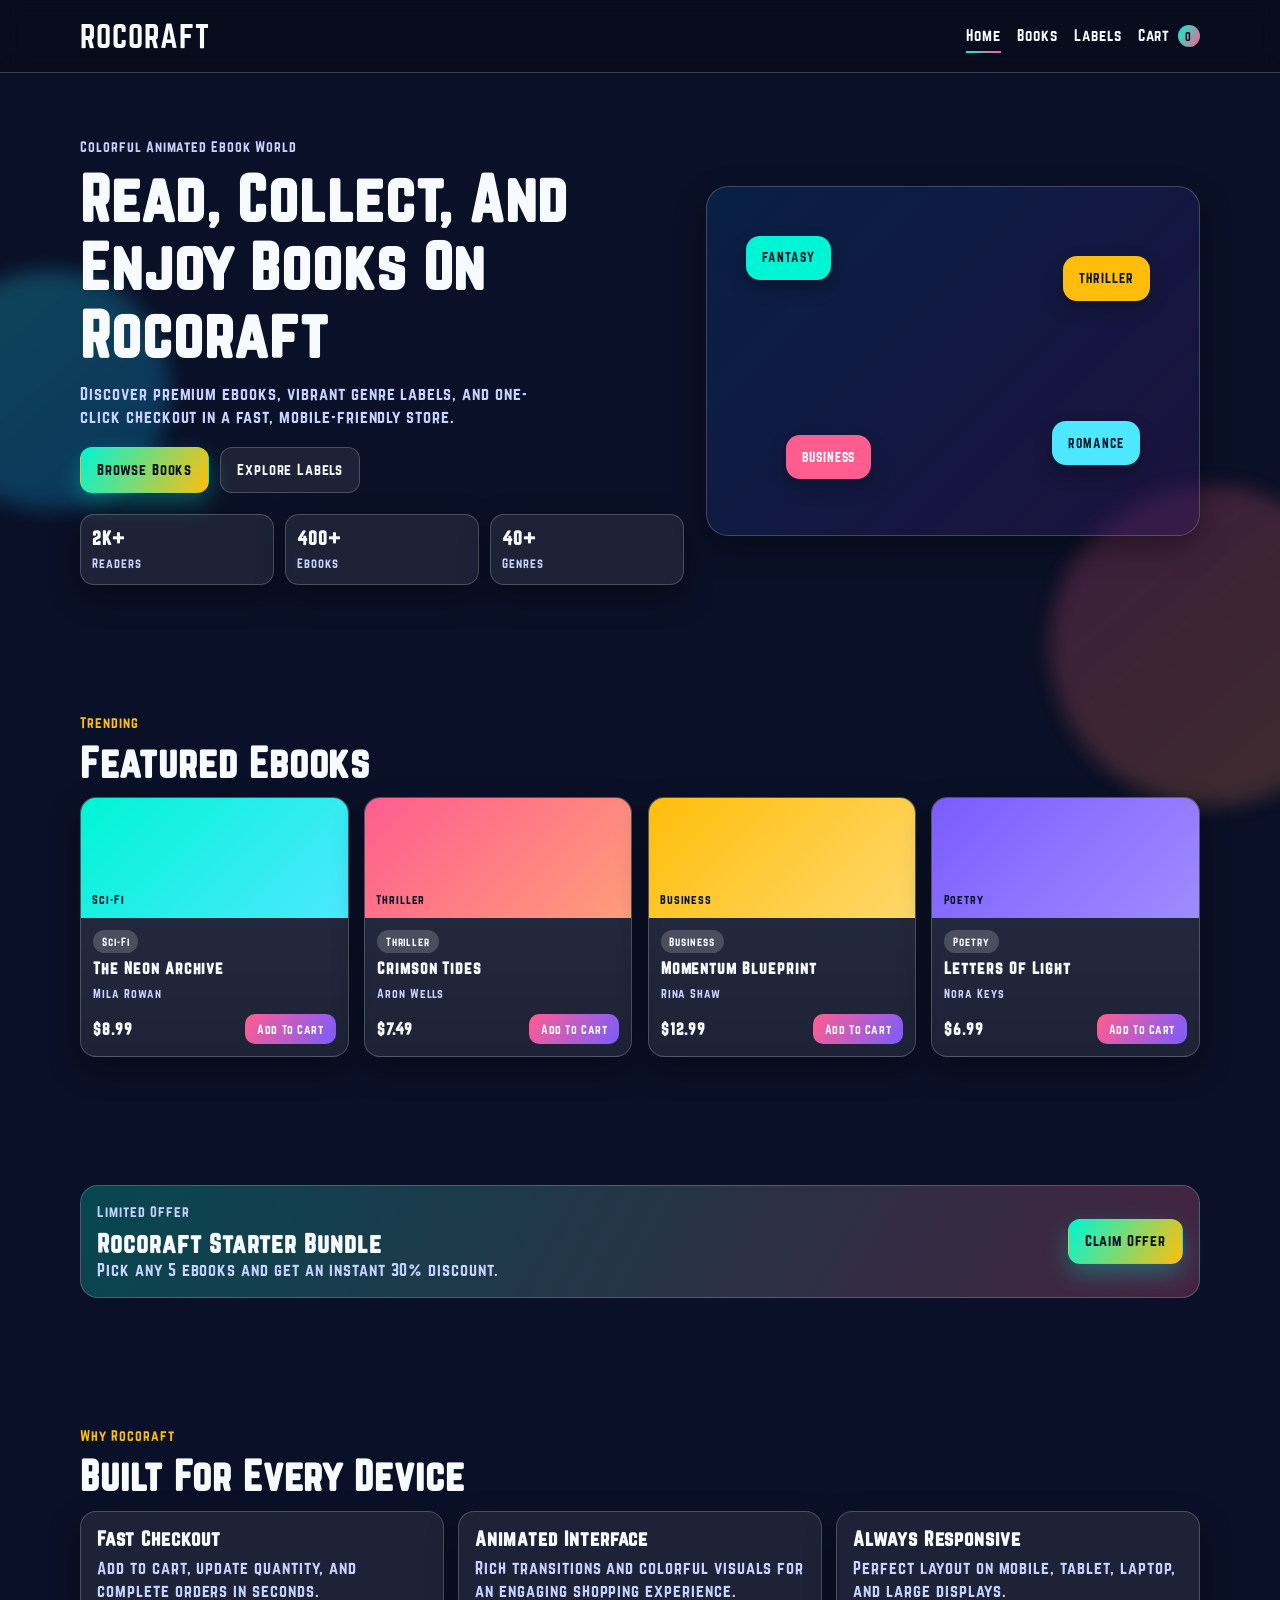
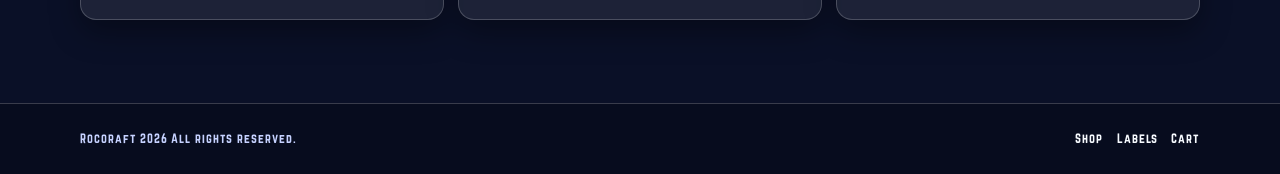
==== commit ae38b667: "Add files via upload" ====
--- a/index.html
+++ b/index.html
@@ -3,142 +3,115 @@
 <head>
   <meta charset="UTF-8" />
   <meta name="viewport" content="width=device-width, initial-scale=1.0" />
-  <meta name="description" content="Rocoraft - Colorful animated ebook store for every reader." />
-  <title>Rocoraft | Animated Ebook Store</title>
-  <link rel="stylesheet" href="styles.css" />
+  <meta name="description" content="Rocoraft animated ebook store." />
+  <title>Rocoraft | Home</title>
+  <link rel="stylesheet" href="./styles.css" />
+  <style>
+    body { background: #0a1027; color: #f7fbff; margin: 0; }
+  </style>
+  <script src="./script.js" defer></script>
 </head>
-<body>
-  <div class="bg-orb orb-a"></div>
-  <div class="bg-orb orb-b"></div>
-  <div class="bg-orb orb-c"></div>
-
+<body data-page="home">
   <header class="site-header">
-    <div class="container nav-wrap">
-      <a href="#" class="brand">Rocoraft</a>
-      <button class="menu-btn" aria-label="Toggle menu">☰</button>
-      <nav class="nav-links">
-        <a href="#catalog">Catalog</a>
-        <a href="#features">Features</a>
-        <a href="#deals">Deals</a>
-        <a href="#newsletter">Newsletter</a>
+    <div class="container nav-shell">
+      <a class="brand" href="./index.html">Rocoraft</a>
+      <button class="menu-toggle" aria-expanded="false" aria-controls="siteNav" aria-label="Open menu">
+        <span aria-hidden="true">&#9776;</span>
+      </button>
+      <nav id="siteNav" class="site-nav">
+        <a href="./index.html" class="active">Home</a>
+        <a href="./books.html">Books</a>
+        <a href="./labels.html">Labels</a>
+        <a href="./cart.html" class="cart-link">Cart <span class="cart-count">0</span></a>
       </nav>
     </div>
   </header>
 
   <main>
-    <section class="hero container reveal">
+    <section class="hero section container" data-reveal>
       <div class="hero-copy">
-        <p class="eyebrow">Animated Ebook Marketplace</p>
-        <h1>Discover Your Next Favorite Read On Rocoraft</h1>
-        <p class="lead">
-          Explore bestselling ebooks, indie gems, and curated learning bundles in one vibrant library.
-          Read anywhere, anytime, on any device.
+        <p class="eyebrow">Colorful Animated Ebook World</p>
+        <h1>Read, Collect, And Enjoy Books On Rocoraft</h1>
+        <p>
+          Discover premium ebooks, vibrant genre labels, and one-click checkout in a fast, mobile-friendly store.
         </p>
         <div class="hero-actions">
-          <a href="#catalog" class="btn btn-primary">Shop Ebooks</a>
-          <a href="#deals" class="btn btn-secondary">View Offers</a>
+          <a class="btn btn-primary" href="./books.html">Browse Books</a>
+          <a class="btn btn-ghost" href="./labels.html">Explore Labels</a>
+        </div>
+        <div class="stats-row">
+          <div class="stat-card">
+            <strong>2K+</strong>
+            <span>Readers</span>
+          </div>
+          <div class="stat-card">
+            <strong>400+</strong>
+            <span>Ebooks</span>
+          </div>
+          <div class="stat-card">
+            <strong>40+</strong>
+            <span>Genres</span>
+          </div>
         </div>
       </div>
-      <div class="hero-card" aria-hidden="true">
-        <div class="book-stack">
-          <span class="book b1">Fantasy</span>
-          <span class="book b2">Business</span>
-          <span class="book b3">Romance</span>
-          <span class="book b4">Thriller</span>
-        </div>
+      <div class="hero-visual" aria-hidden="true">
+        <div class="float-book book-a">FANTASY</div>
+        <div class="float-book book-b">THRILLER</div>
+        <div class="float-book book-c">BUSINESS</div>
+        <div class="float-book book-d">ROMANCE</div>
       </div>
     </section>
 
-    <section id="features" class="features container reveal">
-      <article class="feature">
-        <h2>Instant Download</h2>
-        <p>Buy and start reading in seconds with your Rocoraft cloud shelf.</p>
-      </article>
-      <article class="feature">
-        <h2>Cross Device Sync</h2>
-        <p>Continue reading seamlessly on mobile, tablet, or desktop.</p>
-      </article>
-      <article class="feature">
-        <h2>Weekly Color Deals</h2>
-        <p>Fresh animated promotions and rotating genre discounts every week.</p>
-      </article>
+    <section class="section container" data-reveal>
+      <div class="section-head">
+        <p class="eyebrow">Trending</p>
+        <h2>Featured Ebooks</h2>
+      </div>
+      <div id="featuredGrid" class="book-grid"></div>
     </section>
 
-    <section id="catalog" class="catalog container reveal">
-      <div class="section-head">
-        <p class="eyebrow">Top Picks</p>
-        <h2>Trending Ebooks</h2>
-      </div>
-      <div class="book-grid">
-        <article class="book-card">
-          <span class="tag">New</span>
-          <h3>The Neon Archive</h3>
-          <p>Sci-Fi Adventure</p>
-          <div class="price-row">
-            <strong>$8.99</strong>
-            <button>Buy Now</button>
-          </div>
-        </article>
-        <article class="book-card">
-          <span class="tag">Best Seller</span>
-          <h3>Momentum Blueprint</h3>
-          <p>Business Growth</p>
-          <div class="price-row">
-            <strong>$12.99</strong>
-            <button>Buy Now</button>
-          </div>
-        </article>
-        <article class="book-card">
-          <span class="tag">Hot</span>
-          <h3>Crimson Tides</h3>
-          <p>Mystery Thriller</p>
-          <div class="price-row">
-            <strong>$7.49</strong>
-            <button>Buy Now</button>
-          </div>
-        </article>
-        <article class="book-card">
-          <span class="tag">Editor Choice</span>
-          <h3>Letters Of Light</h3>
-          <p>Poetry Collection</p>
-          <div class="price-row">
-            <strong>$6.99</strong>
-            <button>Buy Now</button>
-          </div>
-        </article>
+    <section class="section container" data-reveal>
+      <div class="promo-banner">
+        <div>
+          <p class="eyebrow">Limited Offer</p>
+          <h2>Rocoraft Starter Bundle</h2>
+          <p>Pick any 5 ebooks and get an instant 30% discount.</p>
+        </div>
+        <a class="btn btn-primary" href="./books.html">Claim Offer</a>
       </div>
     </section>
 
-    <section id="deals" class="deals container reveal">
-      <div class="deal-text">
-        <p class="eyebrow">Limited Time</p>
-        <h2>Rocoraft Spring Bundle</h2>
-        <p>Get 5 premium ebooks for only $19.99 with lifetime access.</p>
+    <section class="section container" data-reveal>
+      <div class="section-head">
+        <p class="eyebrow">Why Rocoraft</p>
+        <h2>Built For Every Device</h2>
       </div>
-      <a href="#" class="btn btn-primary">Claim Deal</a>
-    </section>
-
-    <section id="newsletter" class="newsletter container reveal">
-      <h2>Stay In The Rocoraft Loop</h2>
-      <p>Get colorful weekly recommendations and discount drops straight to your inbox.</p>
-      <form class="newsletter-form" action="#" method="post">
-        <input type="email" placeholder="Enter your email" required />
-        <button type="submit">Subscribe</button>
-      </form>
+      <div class="feature-grid">
+        <article class="feature-card">
+          <h3>Fast Checkout</h3>
+          <p>Add to cart, update quantity, and complete orders in seconds.</p>
+        </article>
+        <article class="feature-card">
+          <h3>Animated Interface</h3>
+          <p>Rich transitions and colorful visuals for an engaging shopping experience.</p>
+        </article>
+        <article class="feature-card">
+          <h3>Always Responsive</h3>
+          <p>Perfect layout on mobile, tablet, laptop, and large displays.</p>
+        </article>
+      </div>
     </section>
   </main>
 
   <footer class="site-footer">
-    <div class="container footer-wrap">
-      <p>Rocoraft © 2026. All Rights Reserved.</p>
-      <div class="social-links">
-        <a href="#">Instagram</a>
-        <a href="#">X</a>
-        <a href="#">YouTube</a>
+    <div class="container footer-shell">
+      <p>Rocoraft <span data-year></span> All rights reserved.</p>
+      <div class="footer-links">
+        <a href="./books.html">Shop</a>
+        <a href="./labels.html">Labels</a>
+        <a href="./cart.html">Cart</a>
       </div>
     </div>
   </footer>
-
-  <script src="script.js"></script>
 </body>
 </html>
--- a/styles.css
+++ b/styles.css
@@ -6,16 +6,20 @@
 }
 
 :root {
-  --bg-1: #0f1024;
-  --bg-2: #181c44;
-  --text: #f9fbff;
-  --muted: #c4caea;
-  --card: rgba(255, 255, 255, 0.12);
-  --stroke: rgba(255, 255, 255, 0.18);
+  --bg-main: #090f25;
+  --bg-elev: rgba(255, 255, 255, 0.08);
+  --bg-elev-2: rgba(255, 255, 255, 0.12);
+  --stroke: rgba(255, 255, 255, 0.2);
+  --text: #f7fbff;
+  --text-muted: #c6d2ff;
   --accent-a: #00f5d4;
-  --accent-b: #ffb703;
-  --accent-c: #ff4d9b;
-  --accent-d: #7d5cff;
+  --accent-b: #ffbe0b;
+  --accent-c: #ff5d8f;
+  --accent-d: #7b5cff;
+  --accent-e: #4de8ff;
+  --danger: #ff5b5b;
+  --success: #21d789;
+  --shadow: 0 12px 30px rgba(0, 0, 0, 0.34);
 }
 
 * {
@@ -27,486 +31,826 @@
 html,
 body {
   width: 100%;
-  overflow-x: hidden;
+  min-height: 100%;
 }
 
 body {
   font-family: "Norwester", "Segoe UI", Tahoma, sans-serif;
+  background:
+    radial-gradient(circle at 15% 18%, rgba(64, 73, 190, 0.48) 0, transparent 35%),
+    radial-gradient(circle at 86% 8%, rgba(248, 53, 120, 0.35) 0, transparent 37%),
+    radial-gradient(circle at 48% 100%, rgba(9, 157, 255, 0.28) 0, transparent 34%),
+    var(--bg-main);
   color: var(--text);
-  background:
-    radial-gradient(circle at 20% -10%, #2f2b7f 0%, transparent 45%),
-    radial-gradient(circle at 80% 10%, #5a1465 0%, transparent 45%),
-    linear-gradient(135deg, var(--bg-1), var(--bg-2));
-  min-height: 100vh;
-  letter-spacing: 0.04em;
+  letter-spacing: 0.06em;
+  overflow-x: hidden;
+  line-height: 1.45;
   position: relative;
 }
 
-.container {
-  width: min(1100px, 92%);
-  margin-inline: auto;
-}
-
-.bg-orb {
+body::before,
+body::after {
+  content: "";
   position: fixed;
   border-radius: 50%;
-  filter: blur(12px);
-  opacity: 0.38;
+  filter: blur(10px);
   z-index: -1;
-  animation: floatOrb 12s ease-in-out infinite;
-}
-
-.orb-a {
-  width: 220px;
-  height: 220px;
-  top: 12%;
-  left: -50px;
-  background: linear-gradient(45deg, #11ffee, #08f7fe);
-}
-
-.orb-b {
-  width: 280px;
-  height: 280px;
-  right: -80px;
-  top: 45%;
-  background: linear-gradient(45deg, #ff61d2, #fe9090);
-  animation-delay: -4s;
-}
-
-.orb-c {
-  width: 180px;
-  height: 180px;
-  left: 45%;
-  bottom: -40px;
-  background: linear-gradient(45deg, #ffe53b, #ff8a00);
-  animation-delay: -7s;
+  animation: orbFloat 10s ease-in-out infinite;
+}
+
+body::before {
+  width: 240px;
+  height: 240px;
+  left: -70px;
+  top: 30%;
+  background: linear-gradient(140deg, #23f4ff, #0ea5ff);
+  opacity: 0.24;
+}
+
+body::after {
+  width: 320px;
+  height: 320px;
+  right: -90px;
+  top: 54%;
+  background: linear-gradient(140deg, #ff4f96, #ff9c3d);
+  opacity: 0.21;
+  animation-delay: -3s;
+}
+
+a {
+  color: inherit;
+}
+
+.container {
+  width: min(1120px, 92%);
+  margin-inline: auto;
+}
+
+.section {
+  padding: clamp(2.2rem, 5vw, 4rem) 0;
+}
+
+.eyebrow {
+  color: var(--accent-b);
+  font-size: 0.85rem;
+  margin-bottom: 0.5rem;
+}
+
+h1,
+h2,
+h3 {
+  line-height: 1.15;
 }
 
 .site-header {
   position: sticky;
   top: 0;
-  z-index: 20;
-  background: rgba(10, 12, 32, 0.74);
-  backdrop-filter: blur(14px);
+  z-index: 50;
   border-bottom: 1px solid var(--stroke);
-}
-
-.nav-wrap {
+  background: rgba(8, 12, 28, 0.8);
+  backdrop-filter: blur(12px);
+}
+
+.nav-shell {
+  min-height: 72px;
   display: flex;
   align-items: center;
   justify-content: space-between;
-  min-height: 72px;
   gap: 1rem;
 }
 
 .brand {
+  text-decoration: none;
+  text-transform: uppercase;
+  font-size: clamp(1.35rem, 2.7vw, 1.9rem);
   color: var(--text);
+}
+
+.site-nav {
+  display: flex;
+  align-items: center;
+  gap: 1rem;
+}
+
+.site-nav a {
   text-decoration: none;
-  font-size: clamp(1.5rem, 3.2vw, 2rem);
-  text-transform: uppercase;
-}
-
-.nav-links {
-  display: flex;
-  gap: 1.25rem;
-}
-
-.nav-links a {
   color: var(--text);
-  text-decoration: none;
+  font-size: 0.92rem;
   position: relative;
 }
 
-.nav-links a::after {
+.site-nav a::after {
   content: "";
   position: absolute;
-  inset: auto 0 -4px;
+  left: 0;
+  right: 0;
+  bottom: -6px;
   height: 2px;
   transform: scaleX(0);
   transform-origin: left;
   background: linear-gradient(90deg, var(--accent-a), var(--accent-c));
-  transition: transform 0.28s ease;
-}
-
-.nav-links a:hover::after {
+  transition: transform 0.25s ease;
+}
+
+.site-nav a:hover::after,
+.site-nav a.active::after {
   transform: scaleX(1);
 }
 
-.menu-btn {
+.cart-link {
+  display: inline-flex;
+  align-items: center;
+  gap: 0.45rem;
+}
+
+.cart-count {
+  min-width: 1.4rem;
+  height: 1.4rem;
+  border-radius: 999px;
+  background: linear-gradient(120deg, var(--accent-a), var(--accent-c));
+  color: #081225;
+  display: inline-grid;
+  place-items: center;
+  font-size: 0.72rem;
+}
+
+.menu-toggle {
   display: none;
-  border: 1px solid var(--stroke);
-  background: rgba(255, 255, 255, 0.08);
+  background: var(--bg-elev);
   color: var(--text);
+  border: 1px solid var(--stroke);
   border-radius: 10px;
-  width: 44px;
+  width: 42px;
   height: 40px;
-  font-size: 1.2rem;
+  font-size: 1rem;
 }
 
 .hero {
-  padding: 4.4rem 0 3rem;
   display: grid;
   grid-template-columns: 1.1fr 0.9fr;
-  gap: 2rem;
+  gap: 1.4rem;
   align-items: center;
 }
 
-.eyebrow {
-  color: var(--accent-b);
+.hero-copy h1 {
+  font-size: clamp(2rem, 5vw, 3.7rem);
+  margin-bottom: 0.8rem;
+}
+
+.hero-copy p {
+  color: var(--text-muted);
+  max-width: 56ch;
+}
+
+.hero-actions {
+  margin-top: 1.2rem;
+  display: flex;
+  flex-wrap: wrap;
+  gap: 0.7rem;
+}
+
+.btn {
+  border: 1px solid transparent;
+  border-radius: 12px;
+  padding: 0.72rem 1rem;
+  text-decoration: none;
+  font-family: inherit;
+  font-size: 0.88rem;
+  letter-spacing: 0.06em;
+  cursor: pointer;
+  transition: transform 0.2s ease, box-shadow 0.2s ease;
+}
+
+.btn:hover {
+  transform: translateY(-2px) scale(1.01);
+}
+
+.btn-primary {
+  color: #081225;
+  background: linear-gradient(120deg, var(--accent-a), var(--accent-b));
+  box-shadow: 0 10px 24px rgba(0, 245, 212, 0.3);
+}
+
+.btn-ghost {
+  color: var(--text);
+  background: var(--bg-elev);
+  border-color: var(--stroke);
+}
+
+.stats-row {
+  display: grid;
+  grid-template-columns: repeat(3, 1fr);
+  gap: 0.7rem;
+  margin-top: 1.3rem;
+}
+
+.stat-card {
+  border: 1px solid var(--stroke);
+  background: var(--bg-elev);
+  border-radius: 14px;
+  padding: 0.7rem;
+  display: grid;
+  gap: 0.25rem;
+  box-shadow: var(--shadow);
+}
+
+.stat-card strong {
+  font-size: 1.1rem;
+}
+
+.stat-card span {
+  color: var(--text-muted);
+  font-size: 0.75rem;
+}
+
+.hero-visual {
+  position: relative;
+  min-height: 350px;
+  border: 1px solid var(--stroke);
+  border-radius: 22px;
+  background: linear-gradient(135deg, rgba(7, 43, 89, 0.6), rgba(49, 20, 89, 0.46));
+  overflow: hidden;
+  box-shadow: var(--shadow);
+}
+
+.float-book {
+  position: absolute;
+  padding: 0.8rem 1rem;
+  border-radius: 14px;
+  color: #071628;
+  font-size: 0.8rem;
+  box-shadow: 0 8px 18px rgba(0, 0, 0, 0.26);
+  animation: cardFloat 4.2s ease-in-out infinite;
+}
+
+.book-a {
+  left: 8%;
+  top: 14%;
+  background: #00f5d4;
+}
+
+.book-b {
+  right: 10%;
+  top: 20%;
+  background: #ffbe0b;
+  animation-delay: -0.9s;
+}
+
+.book-c {
+  left: 16%;
+  bottom: 16%;
+  background: #ff5d8f;
+  color: #fff;
+  animation-delay: -1.7s;
+}
+
+.book-d {
+  right: 12%;
+  bottom: 20%;
+  background: #4de8ff;
+  animation-delay: -2.4s;
+}
+
+.section-head {
+  margin-bottom: 0.8rem;
+}
+
+.section-head h2 {
+  font-size: clamp(1.5rem, 4vw, 2.4rem);
+}
+
+.book-grid {
+  display: grid;
+  grid-template-columns: repeat(4, minmax(0, 1fr));
+  gap: 0.95rem;
+}
+
+.book-card {
+  border: 1px solid var(--stroke);
+  background: linear-gradient(180deg, var(--bg-elev-2), var(--bg-elev));
+  border-radius: 16px;
+  overflow: hidden;
+  display: grid;
+  box-shadow: var(--shadow);
+  transition: transform 0.22s ease;
+}
+
+.book-card:hover {
+  transform: translateY(-5px);
+}
+
+.book-cover {
+  min-height: 120px;
+  padding: 0.7rem;
+  color: #071628;
+  display: flex;
+  align-items: flex-end;
+  font-size: 0.72rem;
+  letter-spacing: 0.08em;
+}
+
+.book-body {
+  padding: 0.75rem;
+  display: grid;
+  gap: 0.45rem;
+}
+
+.label-pill {
+  justify-self: start;
+  background: rgba(255, 255, 255, 0.18);
+  color: var(--text);
+  border-radius: 999px;
+  padding: 0.23rem 0.55rem;
+  font-size: 0.66rem;
+}
+
+.book-body h3 {
   font-size: 0.95rem;
-  margin-bottom: 0.6rem;
-}
-
-h1,
-h2,
-h3 {
-  line-height: 1.15;
-}
-
-.hero h1 {
-  font-size: clamp(2rem, 5vw, 3.8rem);
-  margin-bottom: 1rem;
-}
-
-.lead {
-  color: var(--muted);
-  font-size: clamp(0.95rem, 2vw, 1.15rem);
-  max-width: 54ch;
-}
-
-.hero-actions {
-  margin-top: 1.5rem;
+}
+
+.meta {
+  color: var(--text-muted);
+  font-size: 0.72rem;
+}
+
+.price-row {
+  margin-top: 0.35rem;
   display: flex;
-  gap: 0.9rem;
-  flex-wrap: wrap;
-}
-
-.btn {
-  text-decoration: none;
-  color: #10121e;
-  border-radius: 14px;
-  padding: 0.82rem 1.1rem;
+  align-items: center;
+  justify-content: space-between;
+  gap: 0.6rem;
+}
+
+.price-row strong {
+  font-size: 0.95rem;
+}
+
+.add-btn,
+.qty-btn,
+.remove-btn,
+.checkout-form input,
+.catalog-toolbar input,
+.catalog-toolbar select {
+  font-family: inherit;
+}
+
+.add-btn,
+.qty-btn,
+.remove-btn {
+  cursor: pointer;
+  border: 1px solid var(--stroke);
+  border-radius: 10px;
+  font-size: 0.72rem;
+  letter-spacing: 0.05em;
+}
+
+.add-btn {
+  padding: 0.5rem 0.75rem;
+  color: var(--text);
+  background: linear-gradient(120deg, #ff5d8f, #7b5cff);
   border: none;
-  cursor: pointer;
-  font-family: inherit;
-  transition: transform 0.25s ease, box-shadow 0.25s ease;
-}
-
-.btn:hover,
-.book-card button:hover,
-.newsletter-form button:hover {
-  transform: translateY(-2px) scale(1.02);
-}
-
-.btn-primary {
-  background: linear-gradient(90deg, var(--accent-a), var(--accent-b));
-  box-shadow: 0 8px 26px rgba(0, 245, 212, 0.35);
-}
-
-.btn-secondary {
-  color: var(--text);
-  border: 1px solid var(--stroke);
-  background: rgba(255, 255, 255, 0.08);
-}
-
-.hero-card {
-  border: 1px solid var(--stroke);
-  border-radius: 24px;
-  background: linear-gradient(160deg, rgba(255, 255, 255, 0.2), rgba(255, 255, 255, 0.06));
-  min-height: 300px;
+}
+
+.promo-banner {
+  border: 1px solid var(--stroke);
+  border-radius: 18px;
   padding: 1rem;
-  display: grid;
-  place-items: center;
-  box-shadow: 0 10px 32px rgba(0, 0, 0, 0.35);
-}
-
-.book-stack {
-  position: relative;
-  width: min(320px, 90%);
-  height: 220px;
-}
-
-.book {
-  position: absolute;
-  border-radius: 16px;
-  padding: 1rem;
-  min-width: 130px;
-  text-align: center;
-  color: #0b0f1f;
-  animation: sway 4.3s ease-in-out infinite;
-}
-
-.b1 {
-  left: 4%;
-  top: 30%;
-  background: #00f5d4;
-}
-
-.b2 {
-  left: 36%;
-  top: 10%;
-  background: #ffb703;
-  animation-delay: -0.8s;
-}
-
-.b3 {
-  left: 56%;
-  top: 42%;
-  background: #ff4d9b;
-  animation-delay: -1.6s;
-}
-
-.b4 {
-  left: 20%;
-  top: 62%;
-  background: #8fd3ff;
-  animation-delay: -2.2s;
-}
-
-.features {
-  padding: 1rem 0 2.8rem;
-  display: grid;
-  grid-template-columns: repeat(3, 1fr);
-  gap: 1rem;
-}
-
-.feature,
-.book-card,
-.deals,
-.newsletter {
-  border: 1px solid var(--stroke);
-  background: var(--card);
-  border-radius: 20px;
-  backdrop-filter: blur(8px);
-}
-
-.feature {
-  padding: 1.2rem;
-}
-
-.feature p {
-  color: var(--muted);
-  margin-top: 0.45rem;
-}
-
-.catalog {
-  padding: 0.5rem 0 2.8rem;
-}
-
-.section-head h2,
-.newsletter h2,
-.deal-text h2 {
-  font-size: clamp(1.6rem, 4vw, 2.6rem);
-}
-
-.book-grid {
-  margin-top: 1.25rem;
-  display: grid;
-  grid-template-columns: repeat(4, 1fr);
-  gap: 1rem;
-}
-
-.book-card {
-  padding: 1rem;
-  display: grid;
-  gap: 0.55rem;
-  transition: transform 0.25s ease, box-shadow 0.25s ease;
-}
-
-.book-card:hover {
-  transform: translateY(-6px);
-  box-shadow: 0 10px 26px rgba(0, 0, 0, 0.33);
-}
-
-.book-card p {
-  color: var(--muted);
-}
-
-.tag {
-  display: inline-block;
-  justify-self: start;
-  font-size: 0.8rem;
-  padding: 0.3rem 0.6rem;
-  border-radius: 999px;
-  background: rgba(255, 255, 255, 0.17);
-}
-
-.price-row {
-  display: flex;
-  justify-content: space-between;
-  align-items: center;
-  gap: 0.6rem;
-  margin-top: 0.3rem;
-}
-
-.book-card button,
-.newsletter-form button {
-  border: none;
-  border-radius: 12px;
-  padding: 0.58rem 0.8rem;
-  cursor: pointer;
-  background: linear-gradient(90deg, var(--accent-c), var(--accent-d));
-  color: var(--text);
-  font-family: inherit;
-  transition: transform 0.25s ease;
-}
-
-.deals {
-  padding: 1.3rem;
-  margin-bottom: 2.8rem;
+  background: linear-gradient(120deg, rgba(0, 245, 212, 0.24), rgba(255, 93, 143, 0.24));
   display: flex;
   justify-content: space-between;
   align-items: center;
   gap: 1rem;
-  background: linear-gradient(125deg, rgba(0, 245, 212, 0.18), rgba(255, 77, 155, 0.2));
-}
-
-.deal-text p {
-  color: var(--muted);
-  margin-top: 0.6rem;
-}
-
-.newsletter {
-  margin-bottom: 3rem;
-  padding: 1.35rem;
-}
-
-.newsletter p {
-  color: var(--muted);
+}
+
+.promo-banner p {
+  color: var(--text-muted);
+}
+
+.feature-grid {
+  display: grid;
+  grid-template-columns: repeat(3, minmax(0, 1fr));
+  gap: 0.9rem;
+}
+
+.feature-card {
+  border: 1px solid var(--stroke);
+  border-radius: 16px;
+  padding: 1rem;
+  background: var(--bg-elev);
+  box-shadow: var(--shadow);
+}
+
+.feature-card p {
   margin-top: 0.45rem;
-}
-
-.newsletter-form {
+  color: var(--text-muted);
+}
+
+.page-hero h1 {
+  font-size: clamp(1.7rem, 4.2vw, 3rem);
+  margin-bottom: 0.6rem;
+}
+
+.page-hero p {
+  color: var(--text-muted);
+}
+
+.catalog-toolbar {
+  display: grid;
+  grid-template-columns: 1fr 240px;
+  gap: 0.8rem;
+  margin-bottom: 1rem;
+}
+
+.catalog-toolbar label {
+  display: grid;
+  gap: 0.32rem;
+  font-size: 0.78rem;
+}
+
+.catalog-toolbar input,
+.catalog-toolbar select,
+.checkout-form input {
+  border: 1px solid var(--stroke);
+  border-radius: 10px;
+  padding: 0.6rem 0.75rem;
+  background: rgba(255, 255, 255, 0.09);
+  color: var(--text);
+  outline: none;
+  letter-spacing: 0.05em;
+}
+
+.catalog-toolbar option {
+  color: #0b1026;
+}
+
+.label-grid {
+  display: grid;
+  grid-template-columns: repeat(3, minmax(0, 1fr));
+  gap: 0.9rem;
+}
+
+.label-card {
+  border: 1px solid var(--stroke);
+  border-radius: 16px;
+  padding: 1rem;
+  background: var(--bg-elev);
+  box-shadow: var(--shadow);
+  display: grid;
+  gap: 0.6rem;
+}
+
+.label-card h3 {
+  font-size: 1rem;
+}
+
+.label-card p {
+  color: var(--text-muted);
+  font-size: 0.75rem;
+}
+
+.label-card a {
+  justify-self: start;
+}
+
+.marquee-wrap {
+  border: 1px solid var(--stroke);
+  border-radius: 14px;
+  overflow: hidden;
+  background: var(--bg-elev);
+}
+
+.marquee-track {
+  display: inline-flex;
+  gap: 1.25rem;
+  padding: 0.8rem 1rem;
+  white-space: nowrap;
+  min-width: 100%;
+  animation: marqueeMove 20s linear infinite;
+}
+
+.marquee-pill {
+  border: 1px solid var(--stroke);
+  border-radius: 999px;
+  padding: 0.35rem 0.75rem;
+  background: rgba(255, 255, 255, 0.14);
+  font-size: 0.7rem;
+}
+
+.cart-layout {
+  display: grid;
+  grid-template-columns: 1.15fr 0.85fr;
+  gap: 1rem;
+}
+
+.cart-items {
+  display: grid;
+  gap: 0.8rem;
+}
+
+.cart-item {
+  border: 1px solid var(--stroke);
+  border-radius: 16px;
+  background: var(--bg-elev);
+  padding: 0.9rem;
+  display: grid;
+  grid-template-columns: 100px 1fr auto;
+  gap: 0.8rem;
+  align-items: center;
+  box-shadow: var(--shadow);
+}
+
+.cart-cover {
+  min-height: 90px;
+  border-radius: 10px;
+}
+
+.cart-info h3 {
+  font-size: 0.95rem;
+}
+
+.cart-info p {
+  color: var(--text-muted);
+  font-size: 0.72rem;
+}
+
+.qty-controls {
+  display: inline-flex;
+  align-items: center;
+  border: 1px solid var(--stroke);
+  border-radius: 10px;
+  overflow: hidden;
+}
+
+.qty-btn {
+  width: 32px;
+  height: 30px;
+  border: none;
+  border-right: 1px solid var(--stroke);
+  background: rgba(255, 255, 255, 0.12);
+  color: var(--text);
+}
+
+.qty-btn:last-child {
+  border-right: none;
+  border-left: 1px solid var(--stroke);
+}
+
+.qty-value {
+  width: 34px;
+  text-align: center;
+  font-size: 0.75rem;
+}
+
+.remove-btn {
+  margin-top: 0.45rem;
+  padding: 0.34rem 0.6rem;
+  background: rgba(255, 91, 91, 0.18);
+  color: #ffdada;
+  border-color: rgba(255, 91, 91, 0.34);
+}
+
+.cart-right {
+  text-align: right;
+}
+
+.summary-card {
+  border: 1px solid var(--stroke);
+  border-radius: 16px;
+  background: var(--bg-elev);
+  padding: 1rem;
+  box-shadow: var(--shadow);
+  height: fit-content;
+  position: sticky;
+  top: 86px;
+}
+
+.summary-card h2 {
+  margin-bottom: 0.85rem;
+}
+
+.summary-row {
+  display: flex;
+  justify-content: space-between;
+  gap: 0.6rem;
+  margin-bottom: 0.58rem;
+}
+
+.summary-row span {
+  color: var(--text-muted);
+}
+
+.summary-row.total {
+  padding-top: 0.6rem;
+  border-top: 1px solid var(--stroke);
+  margin-top: 0.65rem;
+}
+
+.checkout-form {
   margin-top: 1rem;
-  display: flex;
+  display: grid;
   gap: 0.7rem;
 }
 
-.newsletter-form input {
-  flex: 1;
-  min-width: 0;
-  border-radius: 12px;
-  border: 1px solid var(--stroke);
-  background: rgba(255, 255, 255, 0.08);
-  padding: 0.72rem 0.9rem;
-  color: var(--text);
-  font-family: inherit;
-}
-
-.newsletter-form input::placeholder {
-  color: #cdd3f2;
+.checkout-form label {
+  display: grid;
+  gap: 0.35rem;
+  font-size: 0.75rem;
+}
+
+.empty-state {
+  border: 1px dashed var(--stroke);
+  border-radius: 14px;
+  padding: 1rem;
+  background: rgba(255, 255, 255, 0.07);
+  color: var(--text-muted);
+}
+
+.hidden {
+  display: none;
 }
 
 .site-footer {
   border-top: 1px solid var(--stroke);
-  background: rgba(10, 12, 32, 0.5);
-}
-
-.footer-wrap {
-  min-height: 66px;
+  background: rgba(8, 12, 28, 0.72);
+  margin-top: 1.2rem;
+}
+
+.footer-shell {
+  min-height: 70px;
   display: flex;
+  align-items: center;
   justify-content: space-between;
-  align-items: center;
-  gap: 1rem;
-}
-
-.social-links {
-  display: flex;
-  gap: 1rem;
-}
-
-.social-links a {
-  color: var(--text);
+  gap: 0.9rem;
+}
+
+.footer-shell p {
+  color: var(--text-muted);
+  font-size: 0.74rem;
+}
+
+.footer-links {
+  display: inline-flex;
+  gap: 0.85rem;
+  font-size: 0.75rem;
+}
+
+.footer-links a {
   text-decoration: none;
 }
 
-.reveal {
+[data-reveal] {
   opacity: 0;
   transform: translateY(22px);
-  transition: opacity 0.6s ease, transform 0.6s ease;
-}
-
-.reveal.visible {
+  transition: opacity 0.58s ease, transform 0.58s ease;
+}
+
+[data-reveal].visible {
   opacity: 1;
   transform: translateY(0);
 }
 
-@keyframes sway {
+.toast-zone {
+  position: fixed;
+  bottom: 18px;
+  right: 16px;
+  z-index: 100;
+  display: grid;
+  gap: 0.55rem;
+}
+
+.toast {
+  border: 1px solid rgba(33, 215, 137, 0.52);
+  background: rgba(14, 30, 25, 0.94);
+  color: #a9ffd9;
+  border-radius: 10px;
+  padding: 0.6rem 0.8rem;
+  font-size: 0.75rem;
+  box-shadow: var(--shadow);
+  animation: toastIn 0.35s ease;
+}
+
+@keyframes cardFloat {
   0%,
   100% {
-    transform: translateY(0) rotate(-2deg);
+    transform: translateY(0) rotate(-1.5deg);
   }
   50% {
-    transform: translateY(-8px) rotate(2deg);
-  }
-}
-
-@keyframes floatOrb {
+    transform: translateY(-9px) rotate(1.7deg);
+  }
+}
+
+@keyframes orbFloat {
   0%,
   100% {
-    transform: translateY(0) translateX(0);
+    transform: translate(0, 0);
   }
   50% {
-    transform: translateY(-24px) translateX(14px);
-  }
-}
-
-@media (max-width: 980px) {
-  .hero {
+    transform: translate(14px, -22px);
+  }
+}
+
+@keyframes marqueeMove {
+  from {
+    transform: translateX(0);
+  }
+  to {
+    transform: translateX(-50%);
+  }
+}
+
+@keyframes toastIn {
+  from {
+    opacity: 0;
+    transform: translateY(12px);
+  }
+  to {
+    opacity: 1;
+    transform: translateY(0);
+  }
+}
+
+@media (max-width: 1024px) {
+  .book-grid {
+    grid-template-columns: repeat(3, minmax(0, 1fr));
+  }
+
+  .label-grid {
+    grid-template-columns: repeat(2, minmax(0, 1fr));
+  }
+
+  .cart-layout {
     grid-template-columns: 1fr;
   }
 
-  .features {
-    grid-template-columns: repeat(2, 1fr);
-  }
-
-  .book-grid {
-    grid-template-columns: repeat(2, 1fr);
-  }
-
-  .deals {
-    flex-direction: column;
-    align-items: flex-start;
+  .summary-card {
+    position: static;
   }
 }
 
 @media (max-width: 760px) {
-  .menu-btn {
+  .menu-toggle {
     display: inline-grid;
     place-items: center;
   }
 
-  .nav-links {
+  .site-nav {
     position: absolute;
     top: 72px;
     right: 4%;
     width: min(260px, 90vw);
-    padding: 0.9rem;
-    border-radius: 14px;
-    background: rgba(13, 16, 40, 0.95);
     border: 1px solid var(--stroke);
+    border-radius: 12px;
+    background: rgba(8, 12, 28, 0.96);
+    padding: 0.8rem;
+    flex-direction: column;
+    align-items: flex-start;
     display: none;
+  }
+
+  .site-nav.open {
+    display: flex;
+  }
+
+  .hero {
+    grid-template-columns: 1fr;
+  }
+
+  .hero-visual {
+    min-height: 280px;
+  }
+
+  .stats-row {
+    grid-template-columns: 1fr;
+  }
+
+  .book-grid,
+  .feature-grid,
+  .label-grid {
+    grid-template-columns: 1fr;
+  }
+
+  .catalog-toolbar {
+    grid-template-columns: 1fr;
+  }
+
+  .promo-banner {
     flex-direction: column;
-  }
-
-  .nav-links.show {
-    display: flex;
-  }
-
-  .features,
-  .book-grid {
+    align-items: flex-start;
+  }
+
+  .cart-item {
     grid-template-columns: 1fr;
   }
 
-  .newsletter-form {
-    flex-direction: column;
-  }
-
-  .footer-wrap {
+  .cart-right {
+    text-align: left;
+  }
+
+  .footer-shell {
     flex-direction: column;
     justify-content: center;
     text-align: center;
-    padding: 0.75rem 0;
+    padding: 0.6rem 0;
   }
 }
 
@@ -516,10 +860,9 @@
   *::after {
     animation: none !important;
     transition: none !important;
-    scroll-behavior: auto !important;
-  }
-
-  .reveal {
+  }
+
+  [data-reveal] {
     opacity: 1;
     transform: none;
   }
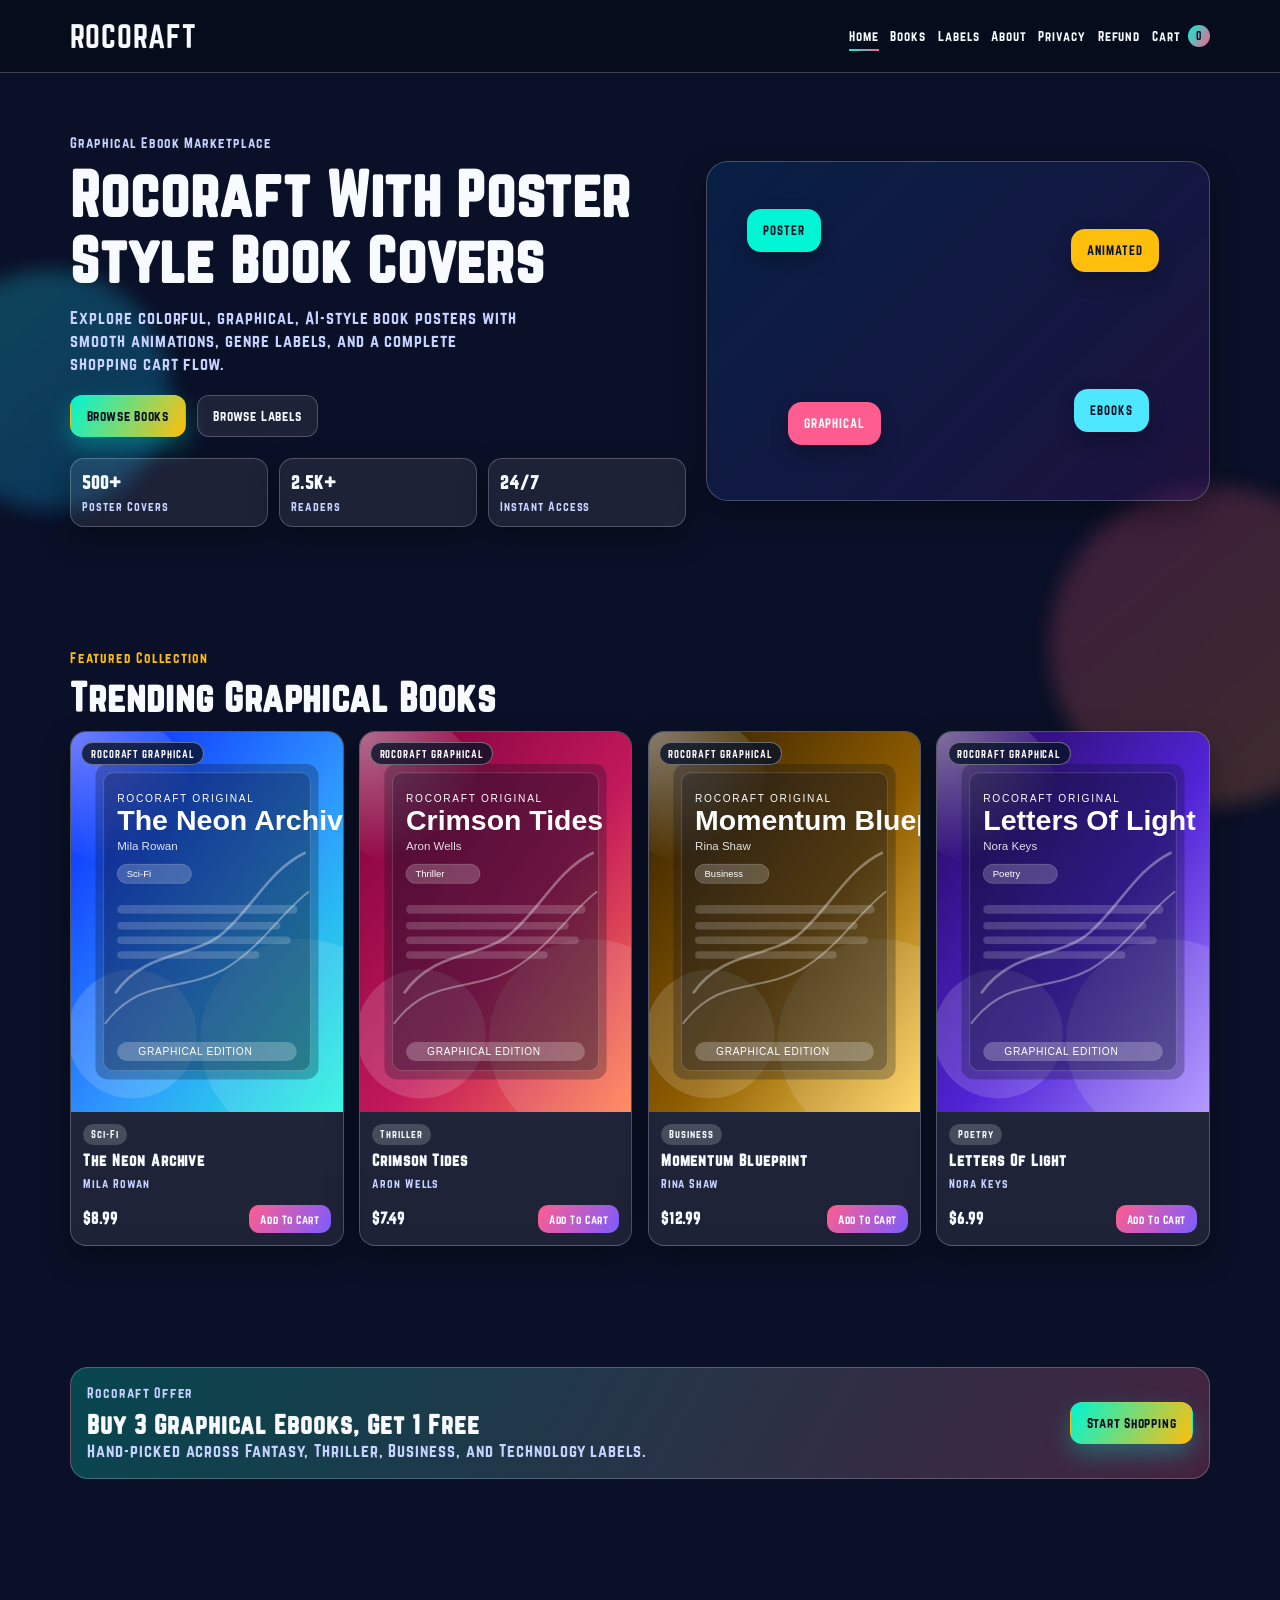
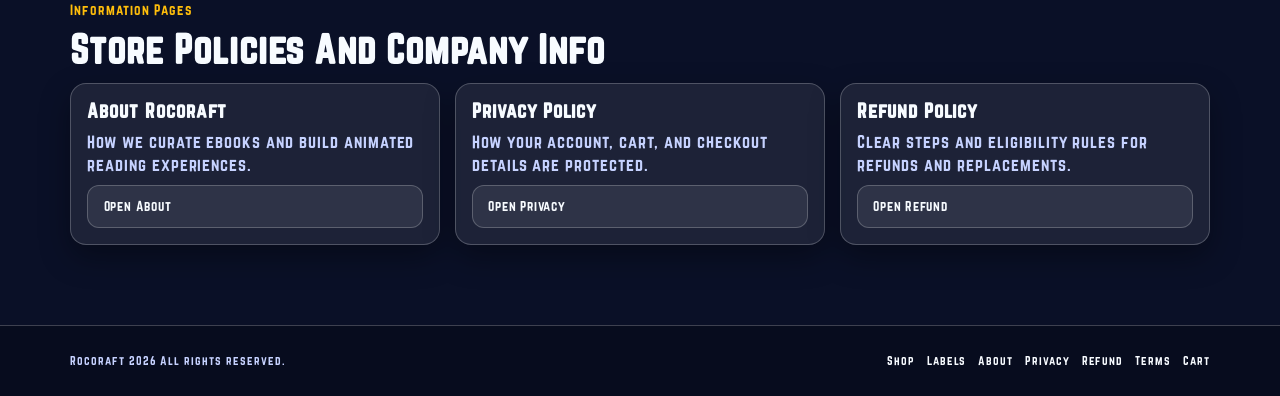
==== commit d2f7916f: "Add files via upload" ====
--- a/index.html
+++ b/index.html
@@ -3,7 +3,7 @@
 <head>
   <meta charset="UTF-8" />
   <meta name="viewport" content="width=device-width, initial-scale=1.0" />
-  <meta name="description" content="Rocoraft animated ebook store." />
+  <meta name="description" content="Rocoraft animated ebook store with graphical posters." />
   <title>Rocoraft | Home</title>
   <link rel="stylesheet" href="./styles.css" />
   <style>
@@ -22,6 +22,9 @@
         <a href="./index.html" class="active">Home</a>
         <a href="./books.html">Books</a>
         <a href="./labels.html">Labels</a>
+        <a href="./about.html">About</a>
+        <a href="./privacy.html">Privacy</a>
+        <a href="./refund-policy.html">Refund</a>
         <a href="./cart.html" class="cart-link">Cart <span class="cart-count">0</span></a>
       </nav>
     </div>
@@ -30,42 +33,43 @@
   <main>
     <section class="hero section container" data-reveal>
       <div class="hero-copy">
-        <p class="eyebrow">Colorful Animated Ebook World</p>
-        <h1>Read, Collect, And Enjoy Books On Rocoraft</h1>
+        <p class="eyebrow">Graphical Ebook Marketplace</p>
+        <h1>Rocoraft With Poster Style Book Covers</h1>
         <p>
-          Discover premium ebooks, vibrant genre labels, and one-click checkout in a fast, mobile-friendly store.
+          Explore colorful, graphical, AI-style book posters with smooth animations, genre labels,
+          and a complete shopping cart flow.
         </p>
         <div class="hero-actions">
           <a class="btn btn-primary" href="./books.html">Browse Books</a>
-          <a class="btn btn-ghost" href="./labels.html">Explore Labels</a>
+          <a class="btn btn-ghost" href="./labels.html">Browse Labels</a>
         </div>
         <div class="stats-row">
           <div class="stat-card">
-            <strong>2K+</strong>
+            <strong>500+</strong>
+            <span>Poster Covers</span>
+          </div>
+          <div class="stat-card">
+            <strong>2.5K+</strong>
             <span>Readers</span>
           </div>
           <div class="stat-card">
-            <strong>400+</strong>
-            <span>Ebooks</span>
-          </div>
-          <div class="stat-card">
-            <strong>40+</strong>
-            <span>Genres</span>
+            <strong>24/7</strong>
+            <span>Instant Access</span>
           </div>
         </div>
       </div>
       <div class="hero-visual" aria-hidden="true">
-        <div class="float-book book-a">FANTASY</div>
-        <div class="float-book book-b">THRILLER</div>
-        <div class="float-book book-c">BUSINESS</div>
-        <div class="float-book book-d">ROMANCE</div>
+        <div class="float-book book-a">POSTER</div>
+        <div class="float-book book-b">ANIMATED</div>
+        <div class="float-book book-c">GRAPHICAL</div>
+        <div class="float-book book-d">EBOOKS</div>
       </div>
     </section>
 
     <section class="section container" data-reveal>
       <div class="section-head">
-        <p class="eyebrow">Trending</p>
-        <h2>Featured Ebooks</h2>
+        <p class="eyebrow">Featured Collection</p>
+        <h2>Trending Graphical Books</h2>
       </div>
       <div id="featuredGrid" class="book-grid"></div>
     </section>
@@ -73,31 +77,34 @@
     <section class="section container" data-reveal>
       <div class="promo-banner">
         <div>
-          <p class="eyebrow">Limited Offer</p>
-          <h2>Rocoraft Starter Bundle</h2>
-          <p>Pick any 5 ebooks and get an instant 30% discount.</p>
+          <p class="eyebrow">Rocoraft Offer</p>
+          <h2>Buy 3 Graphical Ebooks, Get 1 Free</h2>
+          <p>Hand-picked across Fantasy, Thriller, Business, and Technology labels.</p>
         </div>
-        <a class="btn btn-primary" href="./books.html">Claim Offer</a>
+        <a class="btn btn-primary" href="./books.html">Start Shopping</a>
       </div>
     </section>
 
     <section class="section container" data-reveal>
       <div class="section-head">
-        <p class="eyebrow">Why Rocoraft</p>
-        <h2>Built For Every Device</h2>
+        <p class="eyebrow">Information Pages</p>
+        <h2>Store Policies And Company Info</h2>
       </div>
       <div class="feature-grid">
         <article class="feature-card">
-          <h3>Fast Checkout</h3>
-          <p>Add to cart, update quantity, and complete orders in seconds.</p>
+          <h3>About Rocoraft</h3>
+          <p>How we curate ebooks and build animated reading experiences.</p>
+          <a class="btn btn-ghost" href="./about.html">Open About</a>
         </article>
         <article class="feature-card">
-          <h3>Animated Interface</h3>
-          <p>Rich transitions and colorful visuals for an engaging shopping experience.</p>
+          <h3>Privacy Policy</h3>
+          <p>How your account, cart, and checkout details are protected.</p>
+          <a class="btn btn-ghost" href="./privacy.html">Open Privacy</a>
         </article>
         <article class="feature-card">
-          <h3>Always Responsive</h3>
-          <p>Perfect layout on mobile, tablet, laptop, and large displays.</p>
+          <h3>Refund Policy</h3>
+          <p>Clear steps and eligibility rules for refunds and replacements.</p>
+          <a class="btn btn-ghost" href="./refund-policy.html">Open Refund</a>
         </article>
       </div>
     </section>
@@ -109,6 +116,10 @@
       <div class="footer-links">
         <a href="./books.html">Shop</a>
         <a href="./labels.html">Labels</a>
+        <a href="./about.html">About</a>
+        <a href="./privacy.html">Privacy</a>
+        <a href="./refund-policy.html">Refund</a>
+        <a href="./terms.html">Terms</a>
         <a href="./cart.html">Cart</a>
       </div>
     </div>
--- a/styles.css
+++ b/styles.css
@@ -9,7 +9,7 @@
   --bg-main: #090f25;
   --bg-elev: rgba(255, 255, 255, 0.08);
   --bg-elev-2: rgba(255, 255, 255, 0.12);
-  --stroke: rgba(255, 255, 255, 0.2);
+  --stroke: rgba(255, 255, 255, 0.22);
   --text: #f7fbff;
   --text-muted: #c6d2ff;
   --accent-a: #00f5d4;
@@ -17,8 +17,6 @@
   --accent-c: #ff5d8f;
   --accent-d: #7b5cff;
   --accent-e: #4de8ff;
-  --danger: #ff5b5b;
-  --success: #21d789;
   --shadow: 0 12px 30px rgba(0, 0, 0, 0.34);
 }
 
@@ -82,17 +80,17 @@
 }
 
 .container {
-  width: min(1120px, 92%);
+  width: min(1140px, 92%);
   margin-inline: auto;
 }
 
 .section {
-  padding: clamp(2.2rem, 5vw, 4rem) 0;
+  padding: clamp(2rem, 5vw, 3.8rem) 0;
 }
 
 .eyebrow {
   color: var(--accent-b);
-  font-size: 0.85rem;
+  font-size: 0.82rem;
   margin-bottom: 0.5rem;
 }
 
@@ -107,7 +105,7 @@
   top: 0;
   z-index: 50;
   border-bottom: 1px solid var(--stroke);
-  background: rgba(8, 12, 28, 0.8);
+  background: rgba(8, 12, 28, 0.84);
   backdrop-filter: blur(12px);
 }
 
@@ -122,20 +120,20 @@
 .brand {
   text-decoration: none;
   text-transform: uppercase;
-  font-size: clamp(1.35rem, 2.7vw, 1.9rem);
+  font-size: clamp(1.28rem, 2.5vw, 1.85rem);
   color: var(--text);
 }
 
 .site-nav {
   display: flex;
   align-items: center;
-  gap: 1rem;
+  gap: 0.72rem;
 }
 
 .site-nav a {
   text-decoration: none;
   color: var(--text);
-  font-size: 0.92rem;
+  font-size: 0.78rem;
   position: relative;
 }
 
@@ -164,14 +162,14 @@
 }
 
 .cart-count {
-  min-width: 1.4rem;
-  height: 1.4rem;
+  min-width: 1.38rem;
+  height: 1.38rem;
   border-radius: 999px;
   background: linear-gradient(120deg, var(--accent-a), var(--accent-c));
   color: #081225;
   display: inline-grid;
   place-items: center;
-  font-size: 0.72rem;
+  font-size: 0.68rem;
 }
 
 .menu-toggle {
@@ -188,12 +186,12 @@
 .hero {
   display: grid;
   grid-template-columns: 1.1fr 0.9fr;
-  gap: 1.4rem;
+  gap: 1.3rem;
   align-items: center;
 }
 
 .hero-copy h1 {
-  font-size: clamp(2rem, 5vw, 3.7rem);
+  font-size: clamp(2rem, 5vw, 3.6rem);
   margin-bottom: 0.8rem;
 }
 
@@ -212,10 +210,10 @@
 .btn {
   border: 1px solid transparent;
   border-radius: 12px;
-  padding: 0.72rem 1rem;
+  padding: 0.68rem 0.98rem;
   text-decoration: none;
   font-family: inherit;
-  font-size: 0.88rem;
+  font-size: 0.8rem;
   letter-spacing: 0.06em;
   cursor: pointer;
   transition: transform 0.2s ease, box-shadow 0.2s ease;
@@ -255,17 +253,17 @@
 }
 
 .stat-card strong {
-  font-size: 1.1rem;
+  font-size: 1.05rem;
 }
 
 .stat-card span {
   color: var(--text-muted);
-  font-size: 0.75rem;
+  font-size: 0.72rem;
 }
 
 .hero-visual {
   position: relative;
-  min-height: 350px;
+  min-height: 340px;
   border: 1px solid var(--stroke);
   border-radius: 22px;
   background: linear-gradient(135deg, rgba(7, 43, 89, 0.6), rgba(49, 20, 89, 0.46));
@@ -278,7 +276,7 @@
   padding: 0.8rem 1rem;
   border-radius: 14px;
   color: #071628;
-  font-size: 0.8rem;
+  font-size: 0.76rem;
   box-shadow: 0 8px 18px rgba(0, 0, 0, 0.26);
   animation: cardFloat 4.2s ease-in-out infinite;
 }
@@ -316,7 +314,7 @@
 }
 
 .section-head h2 {
-  font-size: clamp(1.5rem, 4vw, 2.4rem);
+  font-size: clamp(1.45rem, 4vw, 2.3rem);
 }
 
 .book-grid {
@@ -339,14 +337,35 @@
   transform: translateY(-5px);
 }
 
-.book-cover {
-  min-height: 120px;
-  padding: 0.7rem;
-  color: #071628;
-  display: flex;
-  align-items: flex-end;
-  font-size: 0.72rem;
-  letter-spacing: 0.08em;
+.book-cover-wrap {
+  position: relative;
+  min-height: 210px;
+  overflow: hidden;
+}
+
+.book-poster {
+  width: 100%;
+  height: 100%;
+  min-height: 210px;
+  object-fit: cover;
+  display: block;
+  transition: transform 0.35s ease;
+}
+
+.book-card:hover .book-poster {
+  transform: scale(1.06);
+}
+
+.book-badge {
+  position: absolute;
+  left: 0.65rem;
+  top: 0.65rem;
+  background: rgba(8, 18, 39, 0.8);
+  border: 1px solid rgba(255, 255, 255, 0.36);
+  color: #ffffff;
+  font-size: 0.62rem;
+  border-radius: 999px;
+  padding: 0.2rem 0.52rem;
 }
 
 .book-body {
@@ -360,17 +379,17 @@
   background: rgba(255, 255, 255, 0.18);
   color: var(--text);
   border-radius: 999px;
-  padding: 0.23rem 0.55rem;
-  font-size: 0.66rem;
+  padding: 0.2rem 0.52rem;
+  font-size: 0.62rem;
 }
 
 .book-body h3 {
-  font-size: 0.95rem;
+  font-size: 0.92rem;
 }
 
 .meta {
   color: var(--text-muted);
-  font-size: 0.72rem;
+  font-size: 0.7rem;
 }
 
 .price-row {
@@ -382,7 +401,7 @@
 }
 
 .price-row strong {
-  font-size: 0.95rem;
+  font-size: 0.9rem;
 }
 
 .add-btn,
@@ -400,12 +419,12 @@
   cursor: pointer;
   border: 1px solid var(--stroke);
   border-radius: 10px;
-  font-size: 0.72rem;
+  font-size: 0.68rem;
   letter-spacing: 0.05em;
 }
 
 .add-btn {
-  padding: 0.5rem 0.75rem;
+  padding: 0.45rem 0.7rem;
   color: var(--text);
   background: linear-gradient(120deg, #ff5d8f, #7b5cff);
   border: none;
@@ -438,15 +457,16 @@
   padding: 1rem;
   background: var(--bg-elev);
   box-shadow: var(--shadow);
+  display: grid;
+  gap: 0.55rem;
 }
 
 .feature-card p {
-  margin-top: 0.45rem;
   color: var(--text-muted);
 }
 
 .page-hero h1 {
-  font-size: clamp(1.7rem, 4.2vw, 3rem);
+  font-size: clamp(1.7rem, 4.2vw, 2.9rem);
   margin-bottom: 0.6rem;
 }
 
@@ -464,7 +484,7 @@
 .catalog-toolbar label {
   display: grid;
   gap: 0.32rem;
-  font-size: 0.78rem;
+  font-size: 0.76rem;
 }
 
 .catalog-toolbar input,
@@ -472,7 +492,7 @@
 .checkout-form input {
   border: 1px solid var(--stroke);
   border-radius: 10px;
-  padding: 0.6rem 0.75rem;
+  padding: 0.58rem 0.75rem;
   background: rgba(255, 255, 255, 0.09);
   color: var(--text);
   outline: none;
@@ -500,12 +520,12 @@
 }
 
 .label-card h3 {
-  font-size: 1rem;
+  font-size: 0.92rem;
 }
 
 .label-card p {
   color: var(--text-muted);
-  font-size: 0.75rem;
+  font-size: 0.72rem;
 }
 
 .label-card a {
@@ -533,7 +553,7 @@
   border-radius: 999px;
   padding: 0.35rem 0.75rem;
   background: rgba(255, 255, 255, 0.14);
-  font-size: 0.7rem;
+  font-size: 0.66rem;
 }
 
 .cart-layout {
@@ -560,17 +580,27 @@
 }
 
 .cart-cover {
-  min-height: 90px;
+  min-height: 100px;
   border-radius: 10px;
+  overflow: hidden;
+  border: 1px solid rgba(255, 255, 255, 0.2);
+}
+
+.cart-cover img {
+  width: 100%;
+  height: 100%;
+  min-height: 100px;
+  object-fit: cover;
+  display: block;
 }
 
 .cart-info h3 {
-  font-size: 0.95rem;
+  font-size: 0.9rem;
 }
 
 .cart-info p {
   color: var(--text-muted);
-  font-size: 0.72rem;
+  font-size: 0.7rem;
 }
 
 .qty-controls {
@@ -598,12 +628,12 @@
 .qty-value {
   width: 34px;
   text-align: center;
-  font-size: 0.75rem;
+  font-size: 0.72rem;
 }
 
 .remove-btn {
   margin-top: 0.45rem;
-  padding: 0.34rem 0.6rem;
+  padding: 0.32rem 0.55rem;
   background: rgba(255, 91, 91, 0.18);
   color: #ffdada;
   border-color: rgba(255, 91, 91, 0.34);
@@ -654,7 +684,65 @@
 .checkout-form label {
   display: grid;
   gap: 0.35rem;
-  font-size: 0.75rem;
+  font-size: 0.72rem;
+}
+
+.policy-grid {
+  display: grid;
+  grid-template-columns: repeat(3, minmax(0, 1fr));
+  gap: 0.9rem;
+}
+
+.policy-card {
+  border: 1px solid var(--stroke);
+  border-radius: 16px;
+  padding: 1rem;
+  background: var(--bg-elev);
+  box-shadow: var(--shadow);
+}
+
+.policy-card h2 {
+  font-size: 1rem;
+  margin-bottom: 0.5rem;
+}
+
+.policy-card p {
+  color: var(--text-muted);
+  font-size: 0.76rem;
+}
+
+.policy-content {
+  border: 1px solid var(--stroke);
+  border-radius: 16px;
+  padding: 1.05rem;
+  background: var(--bg-elev);
+  box-shadow: var(--shadow);
+}
+
+.policy-content h2 {
+  font-size: 1rem;
+  margin-top: 0.82rem;
+  margin-bottom: 0.45rem;
+}
+
+.policy-content h2:first-child {
+  margin-top: 0;
+}
+
+.policy-content p {
+  color: var(--text-muted);
+  font-size: 0.76rem;
+}
+
+.policy-list {
+  list-style: disc;
+  margin-left: 1.25rem;
+}
+
+.policy-list li {
+  color: var(--text-muted);
+  font-size: 0.76rem;
+  margin-bottom: 0.33rem;
 }
 
 .empty-state {
@@ -685,13 +773,14 @@
 
 .footer-shell p {
   color: var(--text-muted);
-  font-size: 0.74rem;
+  font-size: 0.7rem;
 }
 
 .footer-links {
   display: inline-flex;
-  gap: 0.85rem;
-  font-size: 0.75rem;
+  flex-wrap: wrap;
+  gap: 0.75rem;
+  font-size: 0.7rem;
 }
 
 .footer-links a {
@@ -724,7 +813,7 @@
   color: #a9ffd9;
   border-radius: 10px;
   padding: 0.6rem 0.8rem;
-  font-size: 0.75rem;
+  font-size: 0.72rem;
   box-shadow: var(--shadow);
   animation: toastIn 0.35s ease;
 }
@@ -769,7 +858,7 @@
   }
 }
 
-@media (max-width: 1024px) {
+@media (max-width: 1120px) {
   .book-grid {
     grid-template-columns: repeat(3, minmax(0, 1fr));
   }
@@ -778,6 +867,10 @@
     grid-template-columns: repeat(2, minmax(0, 1fr));
   }
 
+  .policy-grid {
+    grid-template-columns: 1fr;
+  }
+
   .cart-layout {
     grid-template-columns: 1fr;
   }
@@ -787,7 +880,7 @@
   }
 }
 
-@media (max-width: 760px) {
+@media (max-width: 980px) {
   .menu-toggle {
     display: inline-grid;
     place-items: center;
@@ -797,14 +890,15 @@
     position: absolute;
     top: 72px;
     right: 4%;
-    width: min(260px, 90vw);
+    width: min(280px, 92vw);
     border: 1px solid var(--stroke);
     border-radius: 12px;
-    background: rgba(8, 12, 28, 0.96);
+    background: rgba(8, 12, 28, 0.97);
     padding: 0.8rem;
     flex-direction: column;
     align-items: flex-start;
     display: none;
+    gap: 0.7rem;
   }
 
   .site-nav.open {
